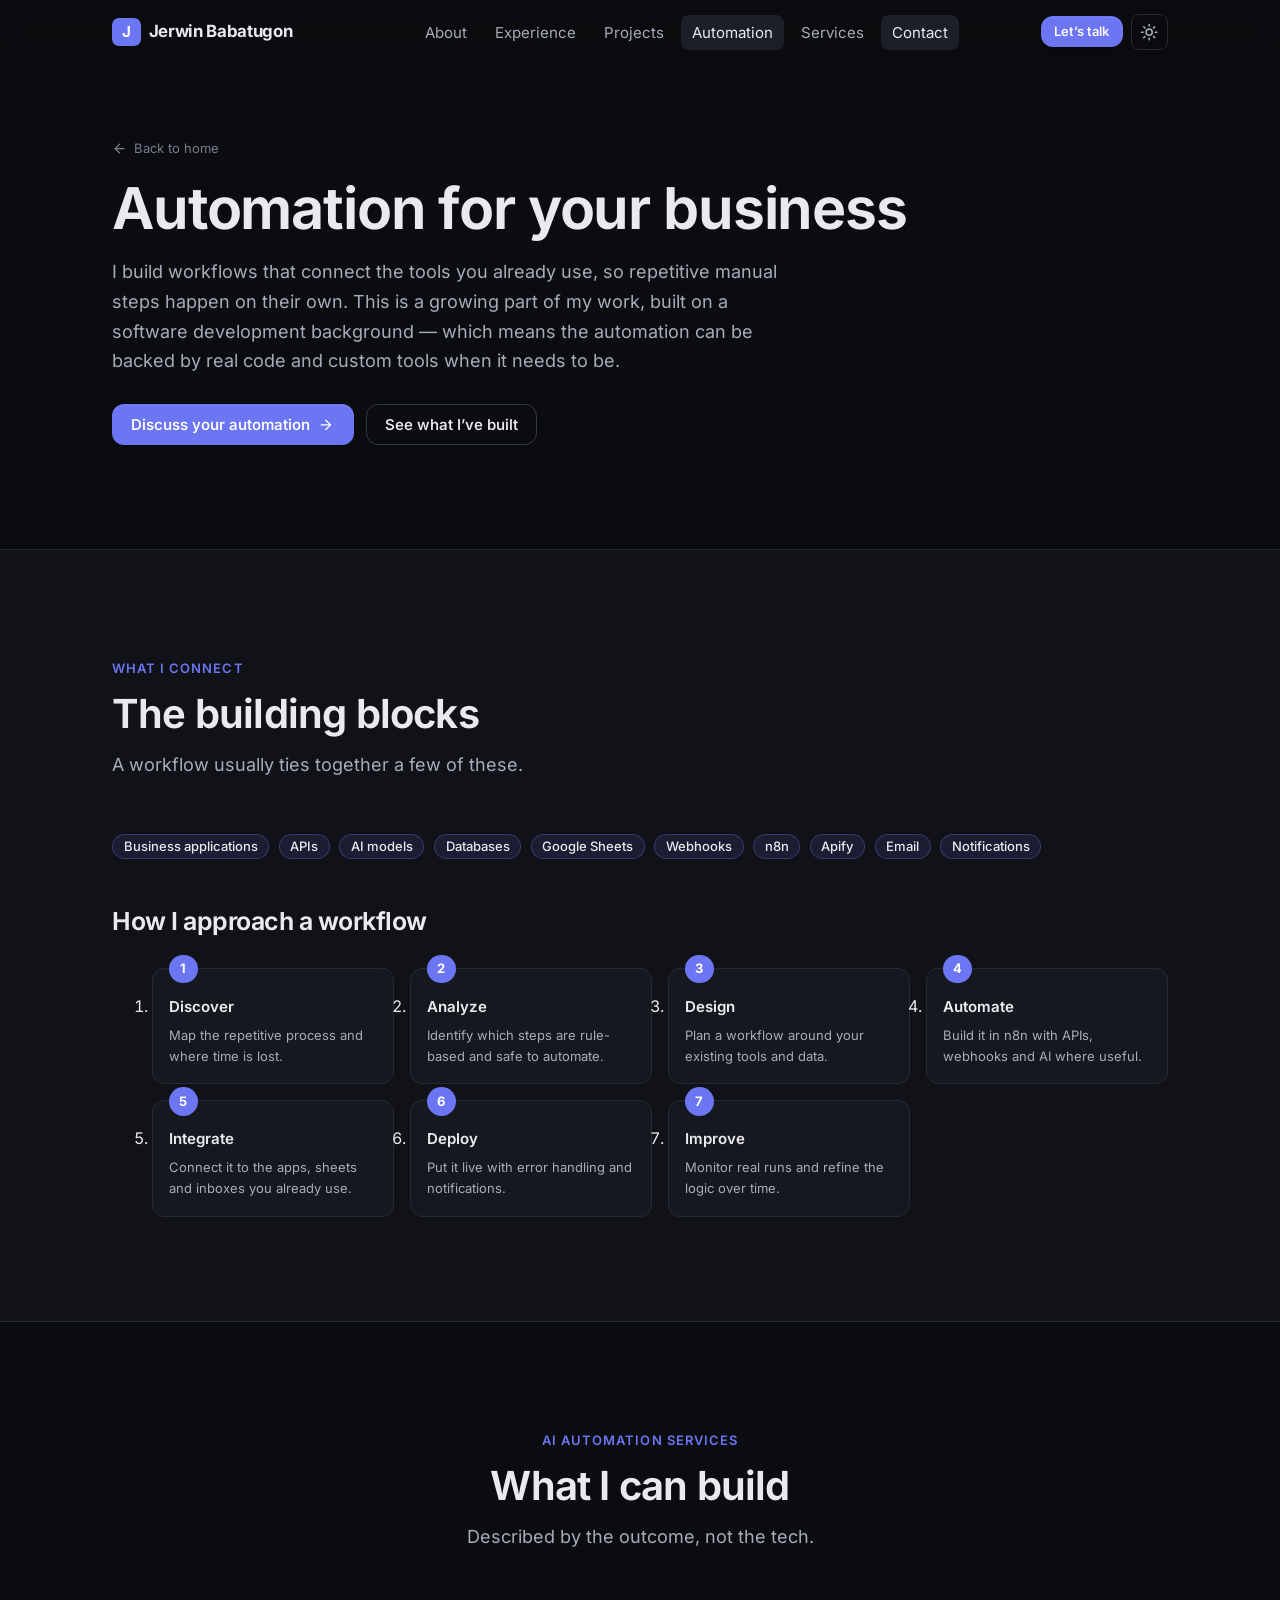
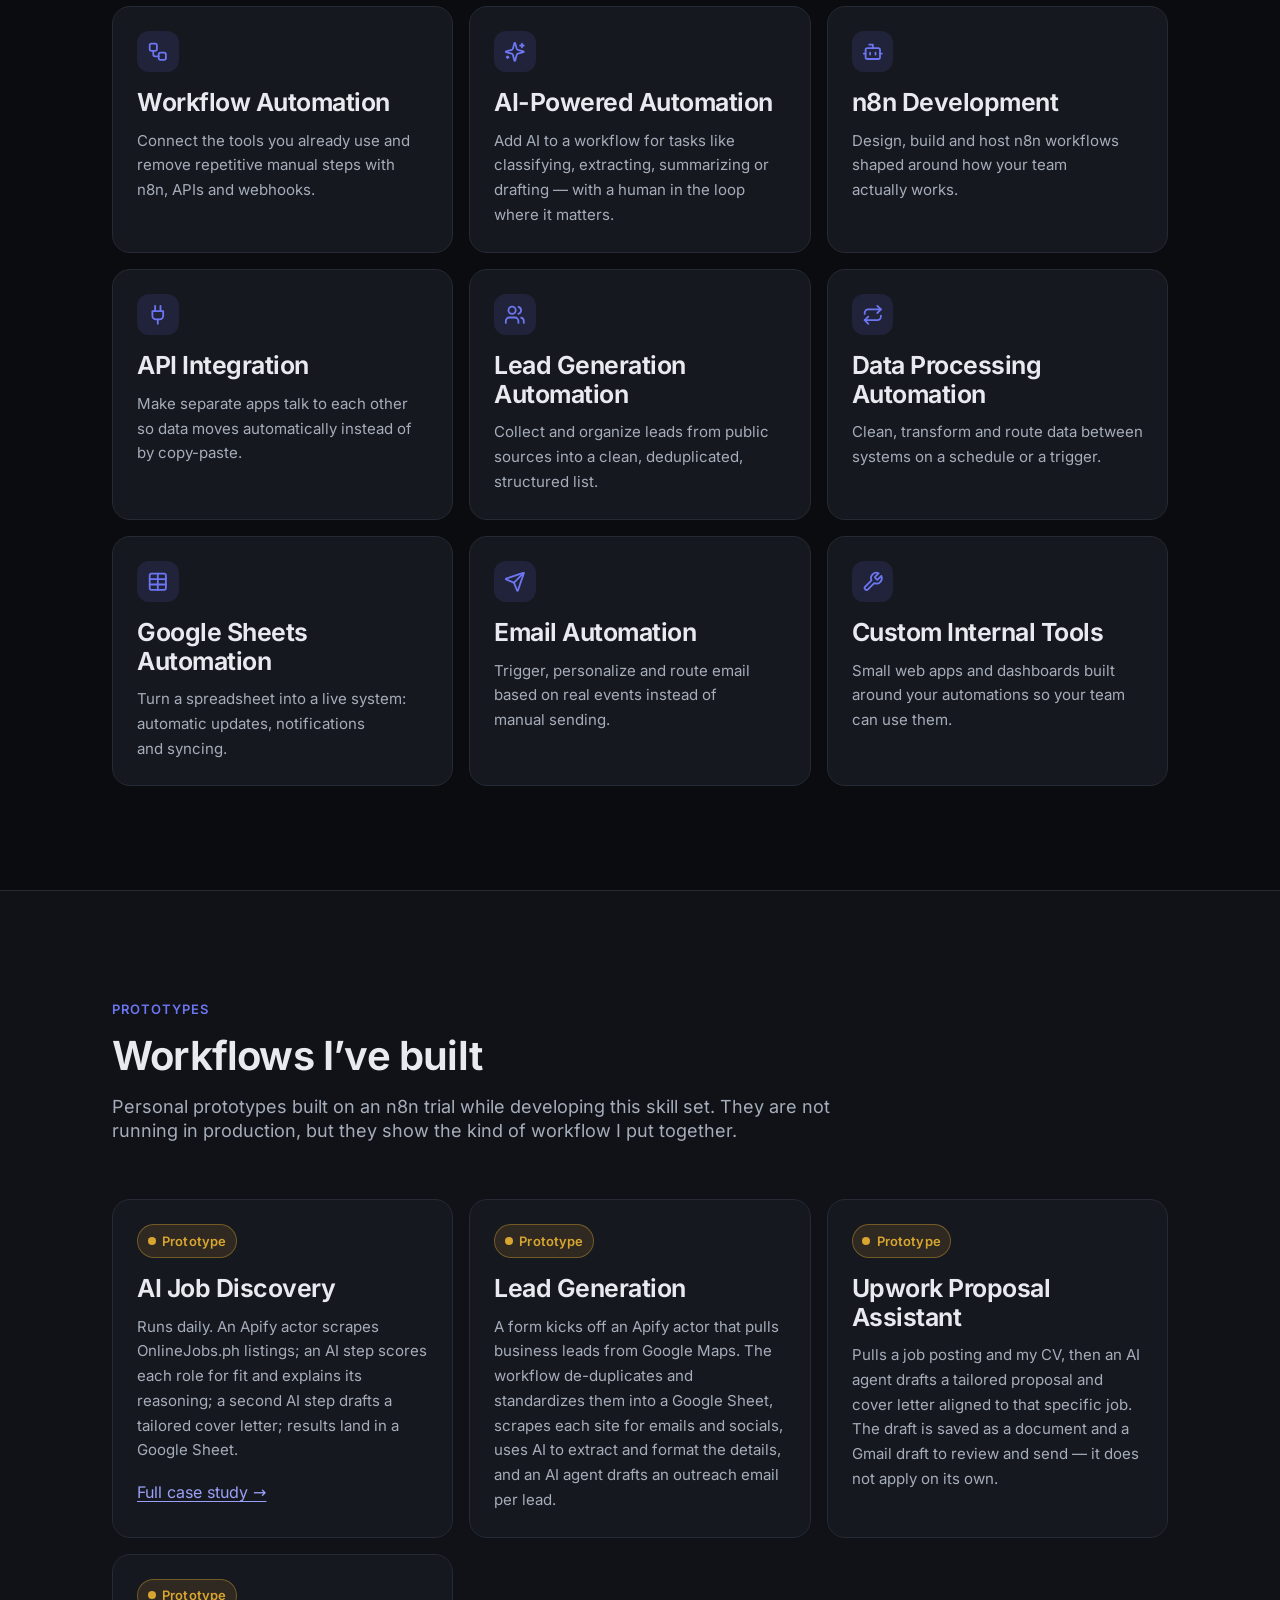
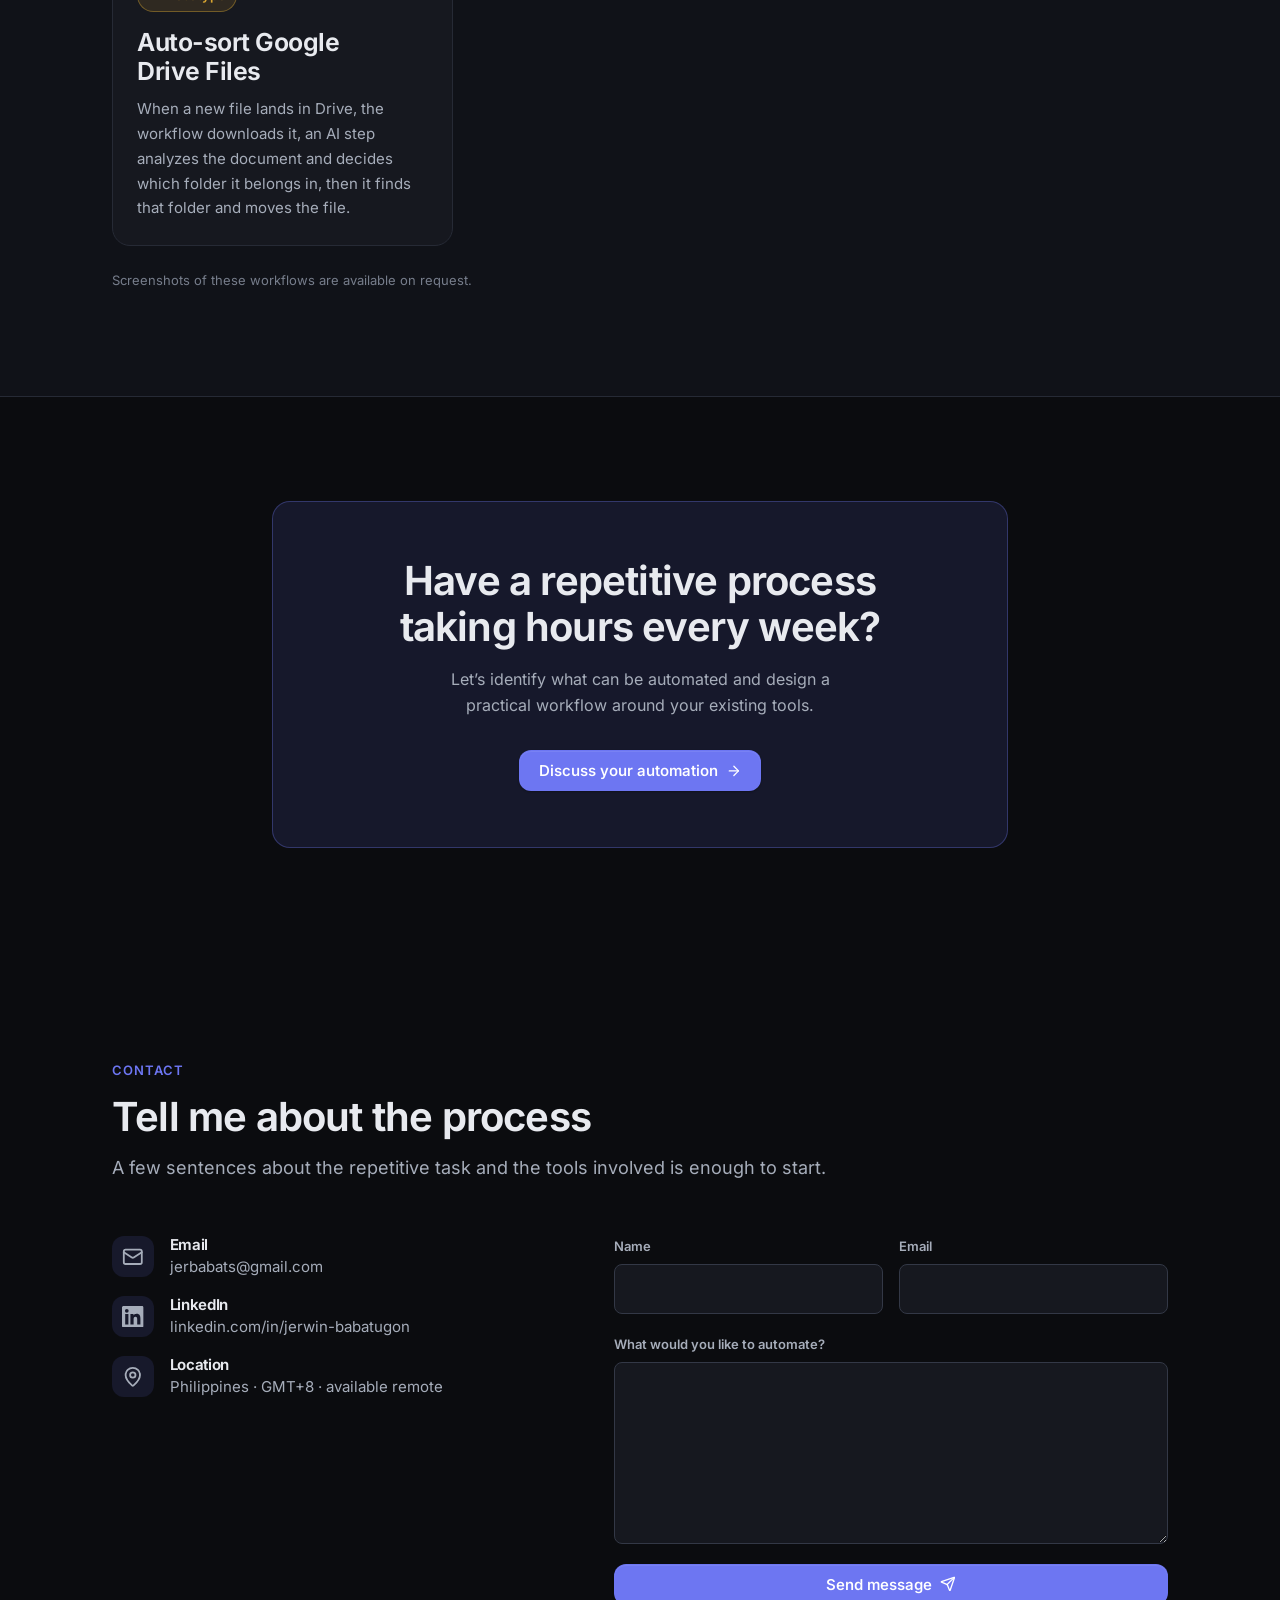
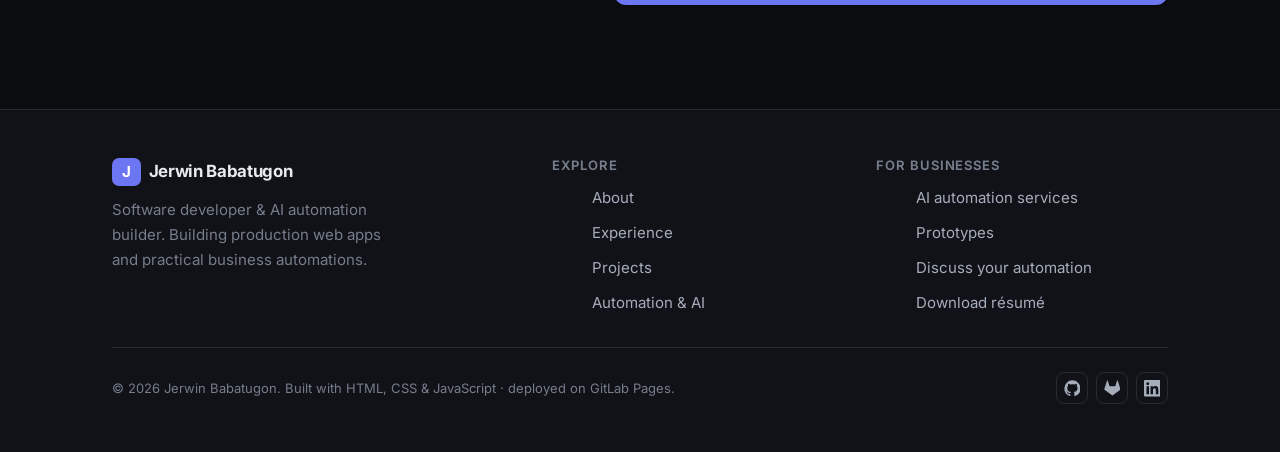
==== public/automation/index.html @ 0d2a0837 "Rebuild portfolio: Software Developer & AI Automation Builder Full modernization of the static GitLa" ====
<!DOCTYPE html>
<html lang="en" data-theme="dark">
<head>
  <meta charset="utf-8">
  <meta name="viewport" content="width=device-width, initial-scale=1">

  <title>AI Automation &amp; n8n Development — Jerwin Babatugon</title>
  <meta name="description" content="Practical business automation with n8n, APIs, webhooks and AI. Jerwin Babatugon connects the tools you already use to remove repetitive manual work — lead generation, data processing, Google Sheets, email and custom internal tools.">
  <meta name="author" content="Jerwin Babatugon">
  <link rel="canonical" href="https://zymith1234.gitlab.io/jerwin-full-stack-dev/automation/">

  <meta name="theme-color" content="#0b0c0f">
  <meta name="color-scheme" content="dark light">

  <meta property="og:type" content="website">
  <meta property="og:site_name" content="Jerwin Babatugon">
  <meta property="og:title" content="AI Automation &amp; n8n Development — Jerwin Babatugon">
  <meta property="og:description" content="Practical business automation with n8n, APIs, webhooks and AI — built around the tools you already use.">
  <meta property="og:url" content="https://zymith1234.gitlab.io/jerwin-full-stack-dev/automation/">
  <meta property="og:image" content="https://zymith1234.gitlab.io/jerwin-full-stack-dev/assets/img/og-image.jpg">
  <meta property="og:image:width" content="1200">
  <meta property="og:image:height" content="630">
  <meta name="twitter:card" content="summary_large_image">
  <meta name="twitter:image" content="https://zymith1234.gitlab.io/jerwin-full-stack-dev/assets/img/og-image.jpg">

  <link rel="icon" href="../assets/img/favicon.svg" type="image/svg+xml">
  <link rel="icon" href="../assets/img/favicon-32.png" sizes="32x32">
  <link rel="apple-touch-icon" href="../assets/img/apple-touch-icon.png">
  <link rel="manifest" href="../site.webmanifest">

  <link rel="preload" href="../assets/fonts/inter-variable.woff2" as="font" type="font/woff2" crossorigin>
  <link rel="stylesheet" href="../assets/css/styles.css">

  <script>
    document.documentElement.classList.add('js');
      try {
      var t = localStorage.getItem('theme');
      document.documentElement.setAttribute('data-theme', (t === 'light' || t === 'dark') ? t : 'dark');
    } catch (e) { document.documentElement.setAttribute('data-theme', 'dark'); }
  </script>

  <script type="application/ld+json">
  {
    "@context": "https://schema.org",
    "@type": "Service",
    "name": "AI Automation & n8n Development",
    "serviceType": "Business workflow automation",
    "provider": {
      "@type": "Person",
      "name": "Jerwin Babatugon",
      "url": "https://zymith1234.gitlab.io/jerwin-full-stack-dev/"
    },
    "areaServed": "Remote / worldwide",
    "description": "Practical automation with n8n, APIs, webhooks and AI: workflow automation, API integration, lead generation, data processing, Google Sheets automation, email automation and custom internal tools."
  }
  </script>
</head>
<body>
  <a class="skip-link" href="#main">Skip to content</a>

  <header class="site-header" id="site-header">
    <div class="container site-header__inner">
      <a class="brand" href="../" aria-label="Jerwin Babatugon — home">
        <span class="brand__mark" aria-hidden="true">J</span>
        <span>Jerwin&nbsp;Babatugon</span>
      </a>

      <nav class="nav" id="primary-nav" aria-label="Primary">
        <ul class="nav__list">
          <li><a class="nav__link" href="../#about">About</a></li>
          <li><a class="nav__link" href="../#experience">Experience</a></li>
          <li><a class="nav__link" href="../#projects">Projects</a></li>
          <li><a class="nav__link" href="./" aria-current="true">Automation</a></li>
          <li><a class="nav__link" href="#services">Services</a></li>
          <li><a class="nav__link" href="#contact">Contact</a></li>
        </ul>
        <a class="btn btn--primary btn--sm nav__cta-mobile" href="#contact">Let&rsquo;s talk</a>
      </nav>

      <div class="header-actions">
        <a class="btn btn--primary btn--sm nav__cta-desktop" href="#contact">Let&rsquo;s talk</a>
        <button class="theme-toggle" id="theme-toggle" type="button" aria-label="Switch color theme" aria-pressed="false">
          <svg class="icon icon-moon" aria-hidden="true"><use href="../assets/img/icons.svg#i-moon"></use></svg>
          <svg class="icon icon-sun" aria-hidden="true"><use href="../assets/img/icons.svg#i-sun"></use></svg>
        </button>
        <button class="nav-toggle" id="nav-toggle" type="button" aria-label="Open menu" aria-expanded="false" aria-controls="primary-nav">
          <svg class="icon" aria-hidden="true"><use href="../assets/img/icons.svg#i-menu"></use></svg>
        </button>
      </div>
    </div>
  </header>

  <main id="main">
    <section class="subhero">
      <div class="container">
        <a class="subhero__back" href="../">
          <svg class="icon" aria-hidden="true"><use href="../assets/img/icons.svg#i-arrow-left"></use></svg> Back to home
        </a>
        <h1 class="subhero__title">Automation for your business</h1>
        <p class="subhero__lead">
          I build workflows that connect the tools you already use, so repetitive manual
          steps happen on their own. This is a growing part of my work, built on a
          software development background &mdash; which means the automation can be backed
          by real code and custom tools when it needs to be.
        </p>
        <div class="hero__cta" style="margin-top:1.75rem">
          <a class="btn btn--primary" href="#contact">
            Discuss your automation
            <svg class="icon btn__icon" aria-hidden="true"><use href="../assets/img/icons.svg#i-arrow-right"></use></svg>
          </a>
          <a class="btn btn--secondary" href="#prototypes">See what I&rsquo;ve built</a>
        </div>
      </div>
    </section>

    <section class="section section--tint section--border">
      <div class="container">
        <div class="section__head">
          <span class="section__eyebrow">What I connect</span>
          <h2 class="section__title">The building blocks</h2>
          <p class="section__subtitle">A workflow usually ties together a few of these.</p>
        </div>
        <div class="chip-set connects">
          <span class="chip chip--accent">Business applications</span>
          <span class="chip chip--accent">APIs</span>
          <span class="chip chip--accent">AI models</span>
          <span class="chip chip--accent">Databases</span>
          <span class="chip chip--accent">Google Sheets</span>
          <span class="chip chip--accent">Webhooks</span>
          <span class="chip chip--accent">n8n</span>
          <span class="chip chip--accent">Apify</span>
          <span class="chip chip--accent">Email</span>
          <span class="chip chip--accent">Notifications</span>
        </div>

        <h3 class="section__title" style="font-size:var(--fs-h3);margin:3rem 0 2rem">How I approach a workflow</h3>
        <ol class="stepper">
          <li class="step"><p class="step__name">Discover</p><p class="step__text">Map the repetitive process and where time is lost.</p></li>
          <li class="step"><p class="step__name">Analyze</p><p class="step__text">Identify which steps are rule-based and safe to automate.</p></li>
          <li class="step"><p class="step__name">Design</p><p class="step__text">Plan a workflow around your existing tools and data.</p></li>
          <li class="step"><p class="step__name">Automate</p><p class="step__text">Build it in n8n with APIs, webhooks and AI where useful.</p></li>
          <li class="step"><p class="step__name">Integrate</p><p class="step__text">Connect it to the apps, sheets and inboxes you already use.</p></li>
          <li class="step"><p class="step__name">Deploy</p><p class="step__text">Put it live with error handling and notifications.</p></li>
          <li class="step"><p class="step__name">Improve</p><p class="step__text">Monitor real runs and refine the logic over time.</p></li>
        </ol>
      </div>
    </section>

    <section class="section services" id="services">
      <div class="container">
        <div class="section__head section__head--center">
          <span class="section__eyebrow">AI Automation Services</span>
          <h2 class="section__title">What I can build</h2>
          <p class="section__subtitle">Described by the outcome, not the tech.</p>
        </div>
        <div class="services__grid">
          <div class="card reveal"><span class="card__icon"><svg class="icon" aria-hidden="true"><use href="../assets/img/icons.svg#i-workflow"></use></svg></span><h3 class="card__title">Workflow Automation</h3><p class="card__text">Connect the tools you already use and remove repetitive manual steps with n8n, APIs and webhooks.</p></div>
          <div class="card reveal"><span class="card__icon"><svg class="icon" aria-hidden="true"><use href="../assets/img/icons.svg#i-sparkles"></use></svg></span><h3 class="card__title">AI-Powered Automation</h3><p class="card__text">Add AI to a workflow for tasks like classifying, extracting, summarizing or drafting &mdash; with a human in the loop where it matters.</p></div>
          <div class="card reveal"><span class="card__icon"><svg class="icon" aria-hidden="true"><use href="../assets/img/icons.svg#i-bot"></use></svg></span><h3 class="card__title">n8n Development</h3><p class="card__text">Design, build and host n8n workflows shaped around how your team actually works.</p></div>
          <div class="card reveal"><span class="card__icon"><svg class="icon" aria-hidden="true"><use href="../assets/img/icons.svg#i-plug"></use></svg></span><h3 class="card__title">API Integration</h3><p class="card__text">Make separate apps talk to each other so data moves automatically instead of by copy-paste.</p></div>
          <div class="card reveal"><span class="card__icon"><svg class="icon" aria-hidden="true"><use href="../assets/img/icons.svg#i-users"></use></svg></span><h3 class="card__title">Lead Generation Automation</h3><p class="card__text">Collect and organize leads from public sources into a clean, deduplicated, structured list.</p></div>
          <div class="card reveal"><span class="card__icon"><svg class="icon" aria-hidden="true"><use href="../assets/img/icons.svg#i-repeat"></use></svg></span><h3 class="card__title">Data Processing Automation</h3><p class="card__text">Clean, transform and route data between systems on a schedule or a trigger.</p></div>
          <div class="card reveal"><span class="card__icon"><svg class="icon" aria-hidden="true"><use href="../assets/img/icons.svg#i-table"></use></svg></span><h3 class="card__title">Google Sheets Automation</h3><p class="card__text">Turn a spreadsheet into a live system: automatic updates, notifications and syncing.</p></div>
          <div class="card reveal"><span class="card__icon"><svg class="icon" aria-hidden="true"><use href="../assets/img/icons.svg#i-send"></use></svg></span><h3 class="card__title">Email Automation</h3><p class="card__text">Trigger, personalize and route email based on real events instead of manual sending.</p></div>
          <div class="card reveal"><span class="card__icon"><svg class="icon" aria-hidden="true"><use href="../assets/img/icons.svg#i-wrench"></use></svg></span><h3 class="card__title">Custom Internal Tools</h3><p class="card__text">Small web apps and dashboards built around your automations so your team can use them.</p></div>
        </div>
      </div>
    </section>

    <section class="section section--tint section--border" id="prototypes">
      <div class="container">
        <div class="section__head">
          <span class="section__eyebrow">Prototypes</span>
          <h2 class="section__title">Workflows I&rsquo;ve built</h2>
          <p class="section__subtitle">
            Personal prototypes built on an n8n trial while developing this skill set.
            They are not running in production, but they show the kind of workflow I put together.
          </p>
        </div>

        <div class="services__grid">
          <article class="card reveal">
            <span class="badge badge--dev">Prototype</span>
            <h3 class="card__title" style="margin-top:1rem">AI Job Discovery</h3>
            <p class="card__text">
              Runs daily. An Apify actor scrapes OnlineJobs.ph listings; an AI step scores
              each role for fit and explains its reasoning; a second AI step drafts a
              tailored cover letter; results land in a Google Sheet.
            </p>
            <p style="margin-top:1rem"><a class="inline-link" href="../projects/job-discovery-automation/">Full case study &rarr;</a></p>
          </article>

          <article class="card reveal">
            <span class="badge badge--dev">Prototype</span>
            <h3 class="card__title" style="margin-top:1rem">Lead Generation</h3>
            <p class="card__text">
              A form kicks off an Apify actor that pulls business leads from Google Maps.
              The workflow de-duplicates and standardizes them into a Google Sheet, scrapes
              each site for emails and socials, uses AI to extract and format the details,
              and an AI agent drafts an outreach email per lead.
            </p>
          </article>

          <article class="card reveal">
            <span class="badge badge--dev">Prototype</span>
            <h3 class="card__title" style="margin-top:1rem">Upwork Proposal Assistant</h3>
            <p class="card__text">
              Pulls a job posting and my CV, then an AI agent drafts a tailored proposal
              and cover letter aligned to that specific job. The draft is saved as a
              document and a Gmail draft to review and send &mdash; it does not apply on its own.
            </p>
          </article>

          <article class="card reveal">
            <span class="badge badge--dev">Prototype</span>
            <h3 class="card__title" style="margin-top:1rem">Auto-sort Google Drive Files</h3>
            <p class="card__text">
              When a new file lands in Drive, the workflow downloads it, an AI step analyzes
              the document and decides which folder it belongs in, then it finds that folder
              and moves the file.
            </p>
          </article>
        </div>
        <p class="skill-note" style="margin-top:1.5rem">Screenshots of these workflows are available on request.</p>
      </div>
    </section>

    <section class="section cta-band">
      <div class="container">
        <div class="cta-band__inner reveal">
          <h2 class="cta-band__title">Have a repetitive process taking hours every week?</h2>
          <p class="cta-band__text">Let&rsquo;s identify what can be automated and design a practical workflow around your existing tools.</p>
          <a class="btn btn--primary" href="#contact">
            Discuss your automation
            <svg class="icon btn__icon" aria-hidden="true"><use href="../assets/img/icons.svg#i-arrow-right"></use></svg>
          </a>
        </div>
      </div>
    </section>

    <section class="section contact" id="contact">
      <div class="container">
        <div class="section__head">
          <span class="section__eyebrow">Contact</span>
          <h2 class="section__title">Tell me about the process</h2>
          <p class="section__subtitle">A few sentences about the repetitive task and the tools involved is enough to start.</p>
        </div>
        <div class="contact__grid">
          <div class="contact__methods">
            <div class="contact__method">
              <span class="card__icon"><svg class="icon" aria-hidden="true"><use href="../assets/img/icons.svg#i-mail"></use></svg></span>
              <div><h3>Email</h3><a href="mailto:jerbabats@gmail.com">jerbabats@gmail.com</a></div>
            </div>
            <div class="contact__method">
              <span class="card__icon"><svg class="icon" aria-hidden="true"><use href="../assets/img/icons.svg#i-linkedin"></use></svg></span>
              <div><h3>LinkedIn</h3><a href="https://www.linkedin.com/in/jerwin-babatugon" target="_blank" rel="noopener">linkedin.com/in/jerwin-babatugon</a></div>
            </div>
            <div class="contact__method">
              <span class="card__icon"><svg class="icon" aria-hidden="true"><use href="../assets/img/icons.svg#i-map-pin"></use></svg></span>
              <div><h3>Location</h3><span>Philippines &middot; GMT+8 &middot; available remote</span></div>
            </div>
          </div>

          <form class="contact__form" id="contact-form" action="https://api.web3forms.com/submit" method="POST" novalidate>
            <input type="hidden" name="access_key" value="b6e905a8-07f4-4fa0-b4d9-898ad67b7eb2">
            <input type="hidden" name="subject" value="Automation inquiry from portfolio">
            <input type="hidden" name="from_name" value="Portfolio automation page">
            <div class="hp-field" aria-hidden="true">
              <label>Leave this field empty<input type="text" name="botcheck" tabindex="-1" autocomplete="off"></label>
            </div>
            <div class="form-row form-row--2">
              <div class="field">
                <label class="field__label" for="cf-name">Name</label>
                <input class="field__input" id="cf-name" name="name" type="text" autocomplete="name" required aria-describedby="cf-name-err">
                <span class="field__error" id="cf-name-err" aria-live="polite"></span>
              </div>
              <div class="field">
                <label class="field__label" for="cf-email">Email</label>
                <input class="field__input" id="cf-email" name="email" type="email" autocomplete="email" required aria-describedby="cf-email-err">
                <span class="field__error" id="cf-email-err" aria-live="polite"></span>
              </div>
            </div>
            <div class="field">
              <label class="field__label" for="cf-msg">What would you like to automate?</label>
              <textarea class="field__input" id="cf-msg" name="message" rows="6" required aria-describedby="cf-msg-err"></textarea>
              <span class="field__error" id="cf-msg-err" aria-live="polite"></span>
            </div>
            <button class="btn btn--primary btn--block" type="submit" id="cf-submit">
              Send message
              <svg class="icon btn__icon" aria-hidden="true"><use href="../assets/img/icons.svg#i-send"></use></svg>
            </button>
            <p class="form-status" id="cf-status" role="status" hidden></p>
          </form>
        </div>
      </div>
    </section>
  </main>

  <footer class="site-footer">
    <div class="container">
      <div class="site-footer__grid">
        <div class="site-footer__brand">
          <a class="brand" href="../"><span class="brand__mark" aria-hidden="true">J</span><span>Jerwin&nbsp;Babatugon</span></a>
          <p>Software developer &amp; AI automation builder. Building production web apps and practical business automations.</p>
        </div>
        <div>
          <h4>Explore</h4>
          <ul class="site-footer__links">
            <li><a href="../#about">About</a></li>
            <li><a href="../#experience">Experience</a></li>
            <li><a href="../#projects">Projects</a></li>
            <li><a href="../#automation">Automation &amp; AI</a></li>
          </ul>
        </div>
        <div>
          <h4>For businesses</h4>
          <ul class="site-footer__links">
            <li><a href="#services">AI automation services</a></li>
            <li><a href="#prototypes">Prototypes</a></li>
            <li><a href="#contact">Discuss your automation</a></li>
            <li><a href="../assets/cv/Jerwin-Babatugon-CV.pdf" target="_blank" rel="noopener">Download résumé</a></li>
          </ul>
        </div>
      </div>
      <div class="site-footer__bottom">
        <p>&copy; <span id="year">2026</span> Jerwin Babatugon. Built with HTML, CSS &amp; JavaScript &middot; deployed on GitLab Pages.</p>
        <div class="site-footer__socials">
          <a href="https://github.com/zymith123" target="_blank" rel="noopener" aria-label="GitHub"><svg class="icon" aria-hidden="true"><use href="../assets/img/icons.svg#i-github"></use></svg></a>
          <a href="https://gitlab.com/zymith1234" target="_blank" rel="noopener" aria-label="GitLab"><svg class="icon" aria-hidden="true"><use href="../assets/img/icons.svg#i-gitlab"></use></svg></a>
          <a href="https://www.linkedin.com/in/jerwin-babatugon" target="_blank" rel="noopener" aria-label="LinkedIn"><svg class="icon" aria-hidden="true"><use href="../assets/img/icons.svg#i-linkedin"></use></svg></a>
        </div>
      </div>
    </div>
  </footer>

  <script src="../assets/js/main.js" defer></script>
</body>
</html>
---- public/assets/css/styles.css ----
/* =============================================================================
   Jerwin Babatugon — Portfolio
   Single stylesheet. Layers: reset → tokens → base → layout → components →
   sections → utilities → motion/print.
   ========================================================================== */

/* ============================ 0. FONT =================================== */
/* Inter (variable, Latin subset) — SIL Open Font License 1.1. See assets/fonts/OFL.txt */
@font-face {
  font-family: "Inter";
  font-style: normal;
  font-display: swap;
  font-weight: 100 900;
  src: url("../fonts/inter-variable.woff2") format("woff2");
}

/* ============================ 1. RESET ==================================== */
*, *::before, *::after { box-sizing: border-box; }
* { margin: 0; }
html { -webkit-text-size-adjust: 100%; text-size-adjust: 100%; }
body { -webkit-font-smoothing: antialiased; -moz-osx-font-smoothing: grayscale; }
img, picture, svg, video, canvas { display: block; max-width: 100%; height: auto; }
input, button, textarea, select { font: inherit; color: inherit; }
button { background: none; border: 0; cursor: pointer; }
a { color: inherit; text-decoration: none; }
ul[role="list"], ol[role="list"] { list-style: none; padding: 0; }
:target { scroll-margin-top: calc(var(--header-h) + 1.5rem); }

/* ============================ 2. TOKENS ================================== */
:root {
  color-scheme: dark light;

  /* neutrals — dark baseline */
  --bg:            #0b0c0f;
  --bg-subtle:     #101218;
  --surface:       #16181f;
  --surface-2:     #1c1f28;
  --border:        #262a35;
  --border-strong: #333846;

  --text:       #e8eaef;
  --text-muted: #a6adba;
  --text-faint: #767d8b;

  --link:        #9aa0f7;
  --link-hover:  #b9bdfa;

  /* accent — Iris indigo */
  --accent:          #6d76f2;
  --accent-hover:    #838bf5;
  --accent-press:    #5b63e0;
  --accent-contrast: #ffffff;
  --accent-subtle:   rgba(109, 118, 242, 0.12);
  --accent-line:     rgba(109, 118, 242, 0.32);
  --focus-ring:      rgba(131, 139, 245, 0.60);

  /* status */
  --ok:       #46b06a;
  --dev:      #d8a531;
  --dev-bg:   rgba(216, 165, 49, 0.13);
  --info:     #5aa2f2;

  /* typography */
  --font-sans: "Inter", "Inter var", system-ui, -apple-system, "Segoe UI",
               Roboto, "Helvetica Neue", Arial, sans-serif;
  --font-mono: ui-monospace, SFMono-Regular, "SF Mono", Menlo, Consolas,
               "Liberation Mono", monospace;

  --fs-hero: clamp(2.35rem, 1.7rem + 3vw, 3.6rem);
  --fs-h2:   clamp(1.8rem, 1.45rem + 1.7vw, 2.5rem);
  --fs-h3:   clamp(1.3rem, 1.18rem + 0.6vw, 1.55rem);
  --fs-lg:   1.125rem;
  --fs-base: 1rem;
  --fs-sm:   0.9375rem;
  --fs-xs:   0.8125rem;

  --lh-tight: 1.15;
  --lh-snug:  1.35;
  --lh-body:  1.65;
  --tracking-tight: -0.02em;

  /* spacing — 4pt base */
  --s-1: 0.25rem; --s-2: 0.5rem;  --s-3: 0.75rem; --s-4: 1rem;
  --s-5: 1.5rem;  --s-6: 2rem;    --s-7: 3rem;    --s-8: 4rem;
  --s-9: 6rem;    --s-10: 8rem;

  /* shape */
  --radius-sm: 8px;
  --radius:    12px;
  --radius-lg: 18px;
  --radius-pill: 999px;

  /* elevation */
  --shadow-sm: 0 1px 2px rgba(0, 0, 0, 0.30);
  --shadow-md: 0 10px 30px -12px rgba(0, 0, 0, 0.50);
  --shadow-lg: 0 24px 60px -20px rgba(0, 0, 0, 0.55);

  /* layout */
  --container: 1120px;
  --container-narrow: 780px;
  --header-h: 64px;
  --section-y: clamp(3.5rem, 2rem + 7vw, 6.5rem);

  --transition: 180ms ease;

  --z-header: 100;
  --z-menu:   200;
  --z-skip:   300;
}

/* light theme — explicit choice */
:root[data-theme="light"] {
  --bg:            #ffffff;
  --bg-subtle:     #f6f7f9;
  --surface:       #ffffff;
  --surface-2:     #f1f3f6;
  --border:        #e3e6eb;
  --border-strong: #d0d5dd;

  --text:       #1a1d24;
  --text-muted: #515863;
  --text-faint: #7b828d;

  --link:       #4a42d4;
  --link-hover: #372fc0;

  --accent:        #4f47d6;
  --accent-hover:  #423ac7;
  --accent-press:  #372fb4;
  --accent-subtle: rgba(79, 71, 214, 0.10);
  --accent-line:   rgba(79, 71, 214, 0.28);
  --focus-ring:    rgba(79, 71, 214, 0.55);

  --dev:    #9a6b12;
  --dev-bg: rgba(216, 165, 49, 0.16);

  --shadow-sm: 0 1px 2px rgba(20, 23, 31, 0.08);
  --shadow-md: 0 10px 30px -14px rgba(20, 23, 31, 0.18);
  --shadow-lg: 0 24px 60px -24px rgba(20, 23, 31, 0.20);
}

/* light theme — system default (only when user hasn't forced dark) */
@media (prefers-color-scheme: light) {
  :root:not([data-theme="dark"]) {
    --bg:            #ffffff;
    --bg-subtle:     #f6f7f9;
    --surface:       #ffffff;
    --surface-2:     #f1f3f6;
    --border:        #e3e6eb;
    --border-strong: #d0d5dd;

    --text:       #1a1d24;
    --text-muted: #515863;
    --text-faint: #7b828d;

    --link:       #4a42d4;
    --link-hover: #372fc0;

    --accent:        #4f47d6;
    --accent-hover:  #423ac7;
    --accent-press:  #372fb4;
    --accent-subtle: rgba(79, 71, 214, 0.10);
    --accent-line:   rgba(79, 71, 214, 0.28);
    --focus-ring:    rgba(79, 71, 214, 0.55);

    --dev:    #9a6b12;
    --dev-bg: rgba(216, 165, 49, 0.16);

    --shadow-sm: 0 1px 2px rgba(20, 23, 31, 0.08);
    --shadow-md: 0 10px 30px -14px rgba(20, 23, 31, 0.18);
    --shadow-lg: 0 24px 60px -24px rgba(20, 23, 31, 0.20);
  }
}

/* ============================ 3. BASE =================================== */
html { scroll-behavior: smooth; }
@media (prefers-reduced-motion: reduce) { html { scroll-behavior: auto; } }

body {
  background-color: var(--bg);
  color: var(--text);
  font-family: var(--font-sans);
  font-size: var(--fs-base);
  line-height: var(--lh-body);
  font-feature-settings: "cv05" 1, "cv08" 1, "ss03" 1;
  overflow-x: hidden;
}

h1, h2, h3, h4 {
  color: var(--text);
  line-height: var(--lh-tight);
  letter-spacing: var(--tracking-tight);
  font-weight: 650;
  text-wrap: balance;
}

p { text-wrap: pretty; }

a.inline-link {
  color: var(--link);
  text-decoration: underline;
  text-underline-offset: 3px;
  text-decoration-thickness: 1px;
  transition: color var(--transition);
}
a.inline-link:hover { color: var(--link-hover); }

::selection { background: var(--accent); color: var(--accent-contrast); }

/* icon system — <svg class="icon"><use href="assets/img/icons.svg#i-name"></use></svg> */
.icon {
  width: 1em; height: 1em;
  flex: none;
  fill: none;
  stroke: currentColor;
  stroke-width: 2;
  stroke-linecap: round;
  stroke-linejoin: round;
  vertical-align: middle;
}

:focus-visible {
  outline: 2px solid var(--accent);
  outline-offset: 2px;
  border-radius: 4px;
}

/* custom scrollbar (progressive) */
* { scrollbar-width: thin; scrollbar-color: var(--border-strong) transparent; }
*::-webkit-scrollbar { width: 10px; height: 10px; }
*::-webkit-scrollbar-thumb {
  background: var(--border-strong);
  border-radius: var(--radius-pill);
  border: 3px solid var(--bg);
}

/* ============================ 4. LAYOUT ================================= */
.container {
  width: 100%;
  max-width: var(--container);
  margin-inline: auto;
  padding-inline: clamp(1.1rem, 0.6rem + 2.5vw, 2rem);
}

.section { padding-block: var(--section-y); }
.section--tint { background: var(--bg-subtle); }
.section--border { border-block: 1px solid var(--border); }

.section__head {
  max-width: 46rem;
  margin-bottom: clamp(2rem, 1rem + 4vw, 3.5rem);
}
.section__head--center { margin-inline: auto; text-align: center; }

.section__eyebrow {
  display: inline-block;
  font-size: var(--fs-xs);
  font-weight: 600;
  letter-spacing: 0.08em;
  text-transform: uppercase;
  color: var(--accent);
  margin-bottom: var(--s-3);
}
.section__title { font-size: var(--fs-h2); }
.section__subtitle {
  margin-top: var(--s-4);
  font-size: var(--fs-lg);
  color: var(--text-muted);
  line-height: var(--lh-snug);
}

.grid { display: grid; gap: var(--s-5); }
.stack > * + * { margin-top: var(--s-4); }

/* ============================ 5. COMPONENTS ============================ */

/* --- buttons --- */
.btn {
  --_bg: var(--surface-2);
  --_fg: var(--text);
  --_bd: var(--border-strong);
  display: inline-flex;
  align-items: center;
  gap: var(--s-2);
  padding: 0.72rem 1.15rem;
  border-radius: var(--radius);
  border: 1px solid var(--_bd);
  background: var(--_bg);
  color: var(--_fg);
  font-size: var(--fs-sm);
  font-weight: 560;
  line-height: 1;
  white-space: nowrap;
  transition: transform var(--transition), background var(--transition),
              border-color var(--transition), box-shadow var(--transition);
}
.btn:hover { transform: translateY(-1px); }
.btn:active { transform: translateY(0); }
.btn .btn__icon { width: 1.05em; height: 1.05em; flex: none; }

.btn--primary {
  --_bg: var(--accent);
  --_fg: var(--accent-contrast);
  --_bd: transparent;
  box-shadow: 0 1px 0 rgba(255,255,255,0.08) inset, var(--shadow-sm);
}
.btn--primary:hover { --_bg: var(--accent-hover); }
.btn--primary:active { --_bg: var(--accent-press); }

.btn--secondary { --_bg: transparent; --_bd: var(--border-strong); }
.btn--secondary:hover { --_bd: var(--accent); background: var(--accent-subtle); }

.btn--ghost { --_bg: transparent; --_bd: transparent; padding-inline: 0.5rem; }
.btn--ghost:hover { color: var(--accent); }

.btn--sm { padding: 0.5rem 0.8rem; font-size: var(--fs-xs); }
.btn--block { width: 100%; justify-content: center; }

/* --- link row (social / resume) --- */
.link-row { display: flex; flex-wrap: wrap; gap: var(--s-2); align-items: center; }
.link-row a {
  display: inline-flex;
  align-items: center;
  gap: var(--s-2);
  padding: 0.45rem 0.7rem;
  border-radius: var(--radius-sm);
  border: 1px solid var(--border);
  font-size: var(--fs-xs);
  color: var(--text-muted);
  transition: color var(--transition), border-color var(--transition), background var(--transition);
}
.link-row a:hover { color: var(--text); border-color: var(--border-strong); background: var(--surface-2); }
.link-row svg { width: 1.05rem; height: 1.05rem; }

/* --- chips / tags --- */
.chip {
  display: inline-flex;
  align-items: center;
  gap: 0.4rem;
  padding: 0.34rem 0.66rem;
  border-radius: var(--radius-pill);
  border: 1px solid var(--border);
  background: var(--surface);
  color: var(--text-muted);
  font-size: var(--fs-xs);
  font-weight: 500;
  line-height: 1;
}
.chip--accent { border-color: var(--accent-line); color: var(--text); background: var(--accent-subtle); }

.chip-set { display: flex; flex-wrap: wrap; gap: 0.5rem; }

/* --- badge --- */
.badge {
  display: inline-flex;
  align-items: center;
  gap: 0.4rem;
  padding: 0.32rem 0.6rem;
  border-radius: var(--radius-pill);
  font-size: var(--fs-xs);
  font-weight: 600;
  letter-spacing: 0.01em;
}
.badge--dev { background: var(--dev-bg); color: var(--dev); border: 1px solid color-mix(in srgb, var(--dev) 40%, transparent); }
.badge--dev::before {
  content: ""; width: 0.5rem; height: 0.5rem; border-radius: 50%;
  background: var(--dev);
}

/* --- card --- */
.card {
  background: var(--surface);
  border: 1px solid var(--border);
  border-radius: var(--radius-lg);
  padding: var(--s-5);
  transition: border-color var(--transition), transform var(--transition), box-shadow var(--transition);
}
.card--link:hover {
  border-color: var(--border-strong);
  transform: translateY(-3px);
  box-shadow: var(--shadow-md);
}
.card__title { font-size: var(--fs-h3); margin-bottom: var(--s-3); }
.card__text { color: var(--text-muted); font-size: var(--fs-sm); }
.card__icon {
  display: grid; place-items: center;
  width: 2.6rem; height: 2.6rem;
  border-radius: var(--radius);
  background: var(--accent-subtle);
  color: var(--accent);
  margin-bottom: var(--s-4);
}
.card__icon svg { width: 1.35rem; height: 1.35rem; }

/* --- timeline --- */
.timeline { position: relative; display: grid; gap: var(--s-6); }
.timeline::before {
  content: "";
  position: absolute;
  left: 7px; top: 6px; bottom: 6px;
  width: 2px;
  background: var(--border);
}
.timeline__item { position: relative; padding-left: 2.25rem; }
.timeline__item::before {
  content: "";
  position: absolute;
  left: 0; top: 5px;
  width: 16px; height: 16px;
  border-radius: 50%;
  background: var(--surface);
  border: 2px solid var(--border-strong);
}
.timeline__item--current::before { background: var(--accent); border-color: var(--accent); }
.timeline__role { font-size: var(--fs-h3); }
.timeline__org { color: var(--text); font-weight: 560; }
.timeline__meta {
  display: flex; flex-wrap: wrap; gap: 0.35rem 0.9rem;
  color: var(--text-faint);
  font-size: var(--fs-xs);
  margin: 0.35rem 0 0.9rem;
}
.timeline__list { color: var(--text-muted); font-size: var(--fs-sm); padding-left: 1.1rem; }
.timeline__list li { margin-bottom: 0.4rem; }
.timeline__list li::marker { color: var(--text-faint); }
.timeline__tags { margin-top: var(--s-4); }

/* --- skills groups --- */
.skill-groups { display: grid; gap: var(--s-5); grid-template-columns: repeat(auto-fit, minmax(260px, 1fr)); }
.skill-group { background: var(--surface); border: 1px solid var(--border); border-radius: var(--radius-lg); padding: var(--s-5); }
.skill-group__label {
  display: flex; align-items: center; gap: var(--s-3);
  font-size: var(--fs-sm); font-weight: 620; color: var(--text);
  margin-bottom: var(--s-4);
}
.skill-group__label svg { width: 1.15rem; height: 1.15rem; color: var(--accent); }
.skill-note { margin-top: var(--s-5); color: var(--text-faint); font-size: var(--fs-xs); }

/* --- stepper (process) --- */
.stepper { display: grid; gap: var(--s-4); grid-template-columns: repeat(auto-fit, minmax(200px, 1fr)); counter-reset: step; }
.step {
  position: relative;
  padding: var(--s-5) var(--s-4) var(--s-4);
  border: 1px solid var(--border);
  border-radius: var(--radius);
  background: var(--surface);
}
.step::before {
  counter-increment: step;
  content: counter(step);
  position: absolute; top: -0.9rem; left: var(--s-4);
  display: grid; place-items: center;
  width: 1.8rem; height: 1.8rem;
  font-size: var(--fs-xs); font-weight: 700;
  color: var(--accent-contrast); background: var(--accent);
  border-radius: 50%;
}
.step__name { font-weight: 620; font-size: var(--fs-sm); margin-bottom: 0.3rem; }
.step__text { color: var(--text-muted); font-size: var(--fs-xs); }

/* --- pipeline (featured project) --- */
.pipeline { display: grid; gap: var(--s-3); }
.pipeline__row { display: flex; flex-wrap: wrap; gap: var(--s-2); align-items: center; }
.pipeline__node {
  display: inline-flex; align-items: center; gap: 0.45rem;
  padding: 0.5rem 0.8rem;
  border-radius: var(--radius-sm);
  border: 1px solid var(--border-strong);
  background: var(--surface);
  font-size: var(--fs-xs); font-weight: 550;
}
.pipeline__node--built { border-color: var(--accent); background: var(--accent-subtle); color: var(--text); }
.pipeline__node--planned { border-style: dashed; color: var(--text-faint); }
.pipeline__arrow { color: var(--text-faint); flex: none; }
.pipeline__legend { display: flex; gap: var(--s-4); flex-wrap: wrap; font-size: var(--fs-xs); color: var(--text-faint); margin-top: var(--s-3); }
.pipeline__legend span { display: inline-flex; align-items: center; gap: 0.4rem; }
.pipeline__swatch { width: 0.9rem; height: 0.9rem; border-radius: 3px; border: 1px solid var(--border-strong); }
.pipeline__swatch--built { background: var(--accent-subtle); border-color: var(--accent); }
.pipeline__swatch--planned { border-style: dashed; }

.status-cols { display: grid; gap: var(--s-4); grid-template-columns: repeat(auto-fit, minmax(220px, 1fr)); margin-top: var(--s-6); }
.status-col { border: 1px solid var(--border); border-radius: var(--radius); padding: var(--s-4); background: var(--surface); }
.status-col h4 { font-size: var(--fs-sm); margin-bottom: var(--s-3); display: flex; align-items: center; gap: 0.5rem; }
.status-col--built h4::before,
.status-col--progress h4::before,
.status-col--planned h4::before { content: ""; width: 0.6rem; height: 0.6rem; border-radius: 50%; }
.status-col--built h4::before { background: var(--ok); }
.status-col--progress h4::before { background: var(--dev); }
.status-col--planned h4::before { background: var(--text-faint); }
.status-col ul { list-style: none; display: grid; gap: 0.5rem; }
.status-col li { color: var(--text-muted); font-size: var(--fs-xs); padding-left: 1rem; position: relative; }
.status-col li::before { content: "–"; position: absolute; left: 0; color: var(--text-faint); }

/* --- gallery (scroll-snap, no JS lib) --- */
.gallery { position: relative; }
.gallery__track {
  display: flex; gap: var(--s-4);
  overflow-x: auto;
  scroll-snap-type: x mandatory;
  padding-bottom: var(--s-3);
  scrollbar-width: none;
}
.gallery__track::-webkit-scrollbar { display: none; }
.gallery__track > figure {
  flex: 0 0 min(100%, 640px);
  scroll-snap-align: start;
}
.gallery__track img {
  width: 100%; border-radius: var(--radius);
  border: 1px solid var(--border);
  background: var(--surface-2);
}
.gallery__track figcaption { margin-top: var(--s-2); font-size: var(--fs-xs); color: var(--text-faint); }
.gallery__nav { display: flex; gap: var(--s-2); margin-top: var(--s-3); }
.gallery__nav button {
  display: grid; place-items: center;
  width: 2.2rem; height: 2.2rem;
  border-radius: var(--radius-sm);
  border: 1px solid var(--border-strong);
  color: var(--text-muted);
  transition: color var(--transition), border-color var(--transition);
}
.gallery__nav button:hover { color: var(--text); border-color: var(--accent); }
.gallery__nav svg { width: 1.1rem; height: 1.1rem; }

/* --- form --- */
.field { display: grid; gap: 0.4rem; }
.field__label { font-size: var(--fs-xs); font-weight: 600; color: var(--text-muted); }
.field__input {
  width: 100%;
  padding: 0.7rem 0.85rem;
  border-radius: var(--radius-sm);
  border: 1px solid var(--border-strong);
  background: var(--surface);
  color: var(--text);
  transition: border-color var(--transition), box-shadow var(--transition);
}
.field__input::placeholder { color: var(--text-faint); }
.field__input:focus-visible {
  outline: none;
  border-color: var(--accent);
  box-shadow: 0 0 0 3px var(--focus-ring);
}
.field__input[aria-invalid="true"] { border-color: #d9534f; }
.field__error { font-size: var(--fs-xs); color: #e06b67; min-height: 1em; }
.form-row { display: grid; gap: var(--s-4); }
@media (min-width: 620px) { .form-row--2 { grid-template-columns: 1fr 1fr; } }
.form-status {
  font-size: var(--fs-sm);
  padding: 0.75rem 1rem;
  border-radius: var(--radius-sm);
  border: 1px solid var(--border);
}
.form-status[data-state="ok"] { color: var(--ok); border-color: color-mix(in srgb, var(--ok) 40%, transparent); background: color-mix(in srgb, var(--ok) 10%, transparent); }
.form-status[data-state="error"] { color: #e06b67; border-color: rgba(224,107,103,0.4); background: rgba(224,107,103,0.08); }
.hp-field { position: absolute; left: -9999px; width: 1px; height: 1px; overflow: hidden; }

/* ============================ 6. SITE CHROME ========================== */

.skip-link {
  position: fixed; top: 0.5rem; left: 0.5rem;
  z-index: var(--z-skip);
  padding: 0.6rem 1rem;
  background: var(--accent); color: var(--accent-contrast);
  border-radius: var(--radius-sm);
  transform: translateY(-160%);
  transition: transform var(--transition);
}
.skip-link:focus { transform: translateY(0); }

.site-header {
  position: sticky; top: 0;
  z-index: var(--z-header);
  background: color-mix(in srgb, var(--bg) 82%, transparent);
  backdrop-filter: blur(12px);
  -webkit-backdrop-filter: blur(12px);
  border-bottom: 1px solid transparent;
  transition: border-color var(--transition), background var(--transition);
}
.site-header[data-scrolled="true"] {
  border-bottom-color: var(--border);
  background: color-mix(in srgb, var(--bg) 92%, transparent);
}
.site-header__inner {
  height: var(--header-h);
  display: flex; align-items: center; justify-content: space-between;
  gap: var(--s-4);
}
.brand {
  font-weight: 700; font-size: 1.05rem; letter-spacing: -0.02em;
  display: inline-flex; align-items: center; gap: 0.5rem;
}
.brand__mark {
  display: grid; place-items: center;
  width: 1.8rem; height: 1.8rem;
  border-radius: 7px;
  background: var(--accent); color: var(--accent-contrast);
  font-size: 0.95rem;
}

.nav { display: flex; align-items: center; gap: var(--s-2); }
.nav__list { display: flex; align-items: center; gap: 0.35rem; list-style: none; }
.nav__link {
  padding: 0.5rem 0.7rem;
  border-radius: var(--radius-sm);
  font-size: var(--fs-sm);
  color: var(--text-muted);
  transition: color var(--transition), background var(--transition);
}
.nav__link:hover { color: var(--text); }
.nav__link[aria-current="true"] { color: var(--text); background: var(--surface-2); }

.header-actions { display: flex; align-items: center; gap: var(--s-2); }

.theme-toggle {
  display: grid; place-items: center;
  width: 2.3rem; height: 2.3rem;
  border-radius: var(--radius-sm);
  border: 1px solid var(--border);
  color: var(--text-muted);
  transition: color var(--transition), border-color var(--transition);
}
.theme-toggle:hover { color: var(--text); border-color: var(--border-strong); }
.theme-toggle svg { width: 1.15rem; height: 1.15rem; }
.theme-toggle .icon-sun { display: none; }
:root[data-theme="dark"] .theme-toggle .icon-sun { display: block; }
:root[data-theme="dark"] .theme-toggle .icon-moon { display: none; }
@media (prefers-color-scheme: dark) {
  :root:not([data-theme="light"]) .theme-toggle .icon-sun { display: block; }
  :root:not([data-theme="light"]) .theme-toggle .icon-moon { display: none; }
}

.nav-toggle { display: none; width: 2.3rem; height: 2.3rem; place-items: center; border: 1px solid var(--border); border-radius: var(--radius-sm); color: var(--text-muted); }
.nav-toggle svg { width: 1.3rem; height: 1.3rem; }

@media (max-width: 860px) {
  .nav-toggle { display: grid; }
  .nav {
    position: fixed;
    inset: var(--header-h) 0 auto 0;
    flex-direction: column;
    align-items: stretch;
    gap: var(--s-4);
    padding: var(--s-5);
    background: var(--bg);
    border-bottom: 1px solid var(--border);
    box-shadow: var(--shadow-lg);
    transform: translateY(-120%);
    transition: transform 220ms ease;
    z-index: var(--z-menu);
  }
  .nav[data-open="true"] { transform: translateY(0); }
  .nav__list { flex-direction: column; align-items: stretch; gap: 0.15rem; }
  .nav__link { padding: 0.8rem 0.7rem; font-size: var(--fs-base); }
  .nav .btn { justify-content: center; }
  .nav__cta-desktop { display: none; }
}
@media (min-width: 861px) {
  .nav__cta-mobile { display: none; }
}

/* ============================ 7. SECTIONS ============================= */

/* --- hero --- */
.hero { padding-block: clamp(3rem, 1.5rem + 8vw, 6.5rem) var(--section-y); position: relative; }
.hero::before {
  content: "";
  position: absolute; inset: 0;
  background:
    radial-gradient(60ch 40ch at 15% -10%, var(--accent-subtle), transparent 70%);
  pointer-events: none;
}
.hero__grid {
  position: relative;
  display: grid;
  gap: clamp(2rem, 1rem + 5vw, 4rem);
  align-items: center;
}
@media (min-width: 900px) {
  .hero__grid { grid-template-columns: 1.35fr 0.9fr; }
}
.hero__status {
  display: inline-flex; align-items: center; gap: 0.5rem;
  padding: 0.4rem 0.8rem;
  border-radius: var(--radius-pill);
  border: 1px solid var(--border);
  background: var(--surface);
  font-size: var(--fs-xs); color: var(--text-muted);
  margin-bottom: var(--s-5);
}
.hero__status::before {
  content: ""; width: 0.5rem; height: 0.5rem; border-radius: 50%;
  background: var(--ok);
  box-shadow: 0 0 0 3px color-mix(in srgb, var(--ok) 25%, transparent);
}
.hero__title { font-size: var(--fs-hero); font-weight: 680; }
.hero__title .accent { color: var(--accent); }
.hero__lead {
  margin-top: var(--s-5);
  font-size: var(--fs-lg);
  color: var(--text-muted);
  max-width: 40ch;
}
.hero__cta { display: flex; flex-wrap: wrap; gap: var(--s-3); margin-top: var(--s-6); }
.hero__links { margin-top: var(--s-6); }

.hero__portrait {
  position: relative;
  justify-self: center;
  width: min(320px, 80%);
  aspect-ratio: 4 / 5;
  border-radius: var(--radius-lg);
  overflow: hidden;
  border: 1px solid var(--border);
  box-shadow: var(--shadow-lg);
}
.hero__portrait img { width: 100%; height: 100%; object-fit: cover; }

/* --- about --- */
.about__grid { display: grid; gap: var(--s-6); }
@media (min-width: 820px) { .about__grid { grid-template-columns: 1.5fr 1fr; } }
.about__body p { color: var(--text-muted); }
.about__body p + p { margin-top: var(--s-4); }
.about__aside { display: grid; gap: var(--s-3); align-content: start; }
.about__fact {
  border: 1px solid var(--border);
  border-radius: var(--radius);
  padding: var(--s-4);
  background: var(--surface);
}
.about__fact dt { font-size: var(--fs-xs); color: var(--text-faint); margin-bottom: 0.2rem; }
.about__fact dd { font-size: var(--fs-sm); color: var(--text); font-weight: 550; }

/* --- projects --- */
.projects__grid { display: grid; gap: var(--s-5); grid-template-columns: repeat(auto-fit, minmax(300px, 1fr)); }
.project-card { display: flex; flex-direction: column; overflow: hidden; padding: 0; }
.project-card__media { position: relative; aspect-ratio: 16 / 10; background: var(--surface-2); border-bottom: 1px solid var(--border); }
.project-card__media img { width: 100%; height: 100%; object-fit: cover; }
.project-card__badge { position: absolute; top: var(--s-3); left: var(--s-3); }
.project-card__body { padding: var(--s-5); display: flex; flex-direction: column; gap: var(--s-3); flex: 1; }
.project-card__title { font-size: var(--fs-h3); }
.project-card__text { color: var(--text-muted); font-size: var(--fs-sm); flex: 1; }
.project-card__foot { display: flex; align-items: center; gap: var(--s-3); margin-top: auto; padding-top: var(--s-3); }
.project-card__foot .arrow { transition: transform var(--transition); }
.card--link:hover .project-card__foot .arrow { transform: translateX(3px); }

/* --- automation --- */
.connects { display: flex; flex-wrap: wrap; gap: 0.6rem; margin-bottom: var(--s-7); }

/* --- services --- */
.services__grid { display: grid; gap: var(--s-4); grid-template-columns: repeat(auto-fit, minmax(280px, 1fr)); }

/* --- featured --- */
.featured__inner {
  border: 1px solid var(--border-strong);
  border-radius: var(--radius-lg);
  padding: clamp(1.5rem, 1rem + 3vw, 3rem);
  background:
    linear-gradient(180deg, var(--accent-subtle), transparent 40%),
    var(--surface);
}
.featured__head { display: flex; flex-wrap: wrap; align-items: center; gap: var(--s-3); margin-bottom: var(--s-4); }
.featured__title { font-size: var(--fs-h2); }
.featured__lead { color: var(--text-muted); max-width: 60ch; margin-bottom: var(--s-6); }
.featured__diagram {
  overflow-x: auto;
  padding: var(--s-5);
  border: 1px solid var(--border);
  border-radius: var(--radius);
  background: var(--bg);
  margin-bottom: var(--s-5);
}

/* --- cta band --- */
.cta-band { text-align: center; }
.cta-band__inner {
  max-width: 46rem; margin-inline: auto;
  border: 1px solid var(--accent-line);
  border-radius: var(--radius-lg);
  padding: clamp(2rem, 1rem + 5vw, 3.5rem);
  background: var(--accent-subtle);
}
.cta-band__title { font-size: var(--fs-h2); }
.cta-band__text { margin: var(--s-4) auto var(--s-6); color: var(--text-muted); max-width: 44ch; }

/* --- contact --- */
.contact__grid { display: grid; gap: var(--s-7); }
@media (min-width: 860px) { .contact__grid { grid-template-columns: 0.9fr 1.1fr; } }
.contact__methods { display: grid; gap: var(--s-4); align-content: start; }
.contact__method { display: flex; gap: var(--s-4); align-items: flex-start; }
.contact__method .card__icon { margin-bottom: 0; flex: none; }
.contact__method h3 { font-size: var(--fs-sm); }
.contact__method a, .contact__method span { color: var(--text-muted); font-size: var(--fs-sm); }
.contact__method a:hover { color: var(--link-hover); }

/* --- footer --- */
.site-footer { border-top: 1px solid var(--border); background: var(--bg-subtle); padding-block: var(--s-7); }
.site-footer__grid { display: grid; gap: var(--s-6); }
@media (min-width: 720px) { .site-footer__grid { grid-template-columns: 1.4fr 1fr 1fr; } }
.site-footer__brand p { color: var(--text-faint); font-size: var(--fs-sm); margin-top: var(--s-3); max-width: 32ch; }
.site-footer h4 { font-size: var(--fs-xs); text-transform: uppercase; letter-spacing: 0.07em; color: var(--text-faint); margin-bottom: var(--s-3); }
.site-footer__links { display: grid; gap: 0.5rem; list-style: none; }
.site-footer__links a { color: var(--text-muted); font-size: var(--fs-sm); }
.site-footer__links a:hover { color: var(--text); }
.site-footer__bottom {
  display: flex; flex-wrap: wrap; gap: var(--s-3); justify-content: space-between; align-items: center;
  margin-top: var(--s-6); padding-top: var(--s-5);
  border-top: 1px solid var(--border);
  color: var(--text-faint); font-size: var(--fs-xs);
}
.site-footer__socials { display: flex; gap: var(--s-2); }
.site-footer__socials a { display: grid; place-items: center; width: 2rem; height: 2rem; border: 1px solid var(--border); border-radius: var(--radius-sm); color: var(--text-muted); }
.site-footer__socials a:hover { color: var(--text); border-color: var(--border-strong); }
.site-footer__socials svg { width: 1.05rem; height: 1.05rem; }

/* --- sub-page hero (automation / projects) --- */
.subhero { padding-block: clamp(2.5rem, 1.5rem + 6vw, 4.5rem) var(--section-y); }
.subhero__back { display: inline-flex; align-items: center; gap: 0.4rem; color: var(--text-faint); font-size: var(--fs-xs); margin-bottom: var(--s-4); }
.subhero__back:hover { color: var(--text); }
.subhero__back svg { width: 0.95rem; height: 0.95rem; }
.subhero__title { font-size: var(--fs-hero); }
.subhero__lead { margin-top: var(--s-4); font-size: var(--fs-lg); color: var(--text-muted); max-width: 62ch; }
.subhero__meta { display: flex; flex-wrap: wrap; gap: 0.4rem 0.9rem; margin-top: var(--s-5); color: var(--text-faint); font-size: var(--fs-xs); }

/* --- case study prose --- */
.case { display: grid; gap: var(--s-7); }
.case__block h2 { font-size: var(--fs-h3); margin-bottom: var(--s-4); }
.case__block p { color: var(--text-muted); }
.case__block p + p { margin-top: var(--s-4); }
.case__block ul { color: var(--text-muted); font-size: var(--fs-sm); padding-left: 1.2rem; display: grid; gap: 0.5rem; }
.case__links { display: flex; flex-wrap: wrap; gap: var(--s-3); }
.note {
  border-left: 3px solid var(--accent);
  padding: 0.6rem 0 0.6rem 1rem;
  color: var(--text-muted);
  font-size: var(--fs-sm);
  background: var(--accent-subtle);
  border-radius: 0 var(--radius-sm) var(--radius-sm) 0;
}

/* ============================ 8. UTILITIES =========================== */
.visually-hidden {
  position: absolute !important;
  width: 1px; height: 1px;
  padding: 0; margin: -1px;
  overflow: hidden; clip: rect(0 0 0 0);
  white-space: nowrap; border: 0;
}
.text-muted { color: var(--text-muted); }
.center { text-align: center; }
.mt-0 { margin-top: 0; }
.flow > * + * { margin-top: var(--s-4); }

/* reveal on scroll — only hidden when JS is present (progressive enhancement) */
:root.js .reveal { opacity: 0; transform: translateY(16px); transition: opacity 500ms ease, transform 500ms ease; }
:root.js .reveal.is-visible { opacity: 1; transform: none; }

/* ============================ 9. MOTION / PRINT ===================== */
@media (prefers-reduced-motion: reduce) {
  *, *::before, *::after {
    animation-duration: 0.01ms !important;
    animation-iteration-count: 1 !important;
    transition-duration: 0.01ms !important;
  }
  :root.js .reveal, :root.js .reveal.is-visible { opacity: 1; transform: none; transition: none; }
}

@media print {
  .site-header, .site-footer, .cta-band, .hero__cta, .theme-toggle, .nav-toggle { display: none; }
  body { background: #fff; color: #000; }
  a { color: #000; text-decoration: underline; }
}
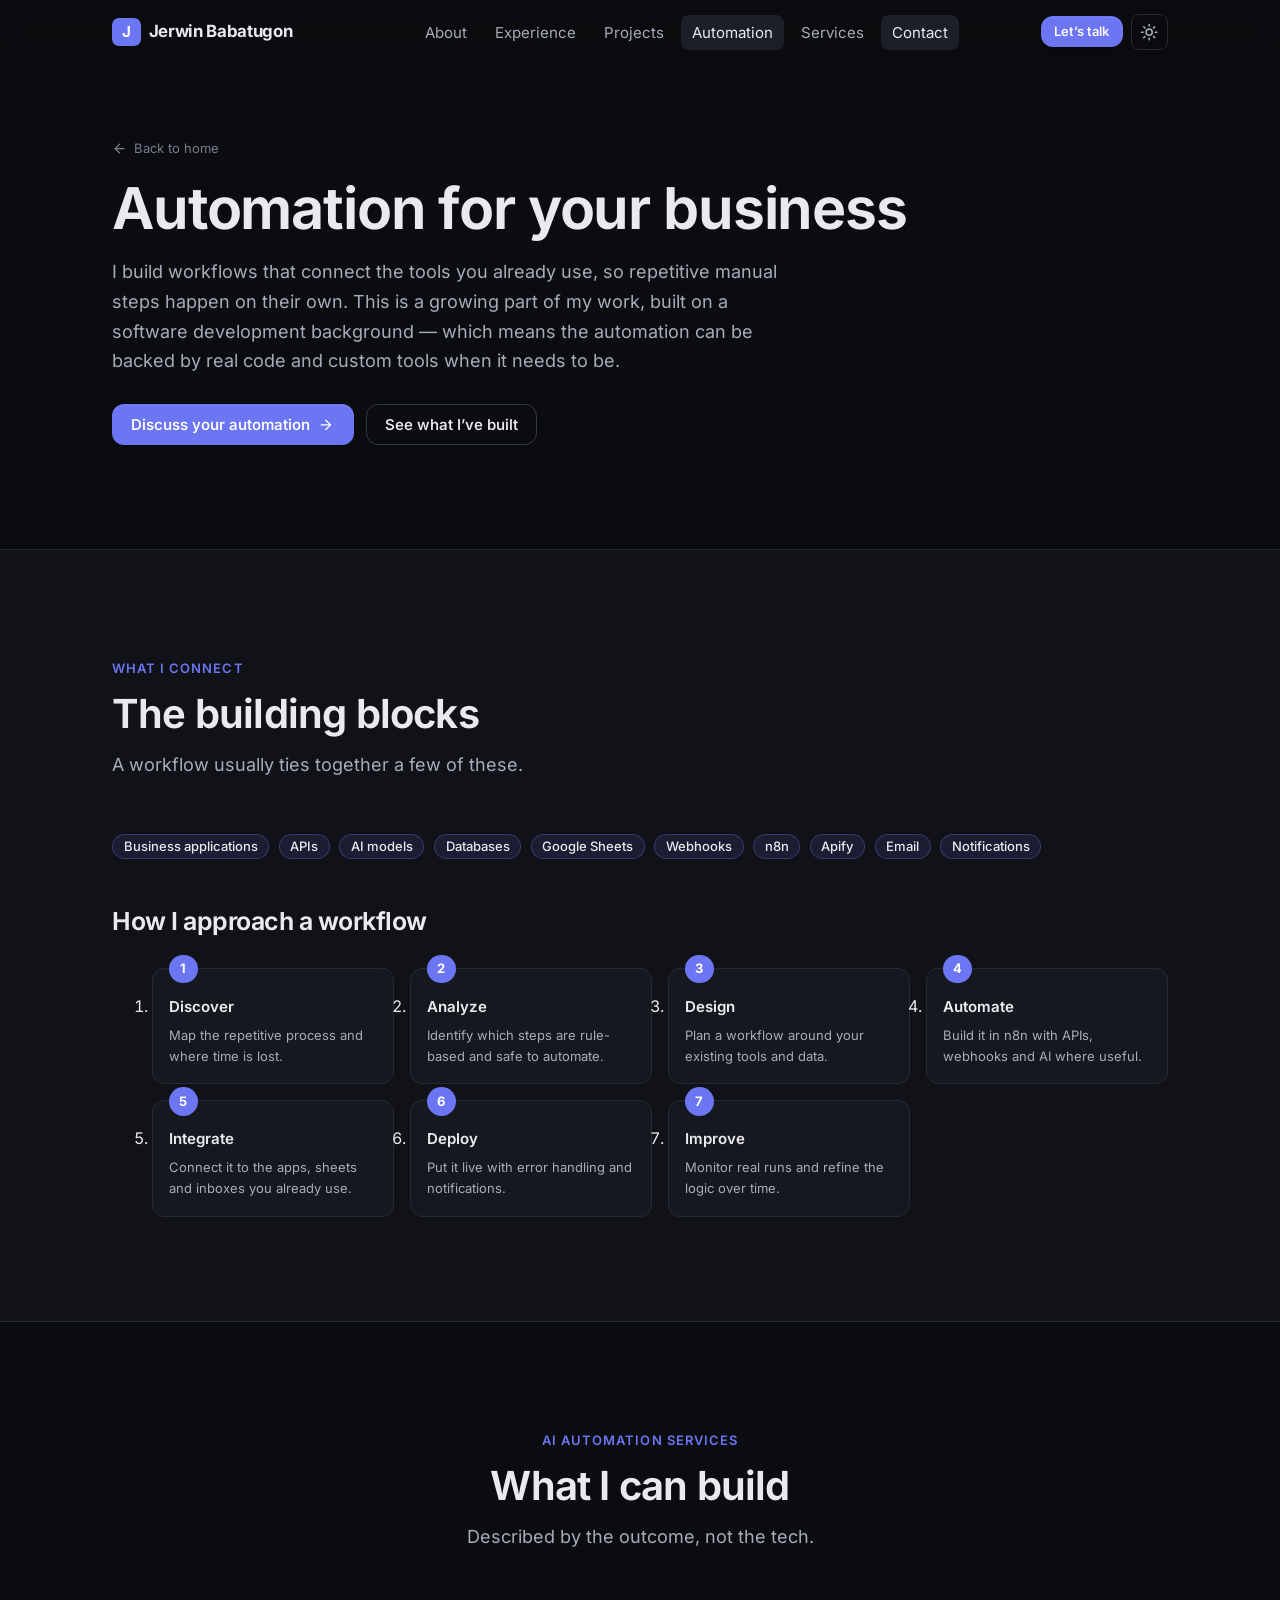
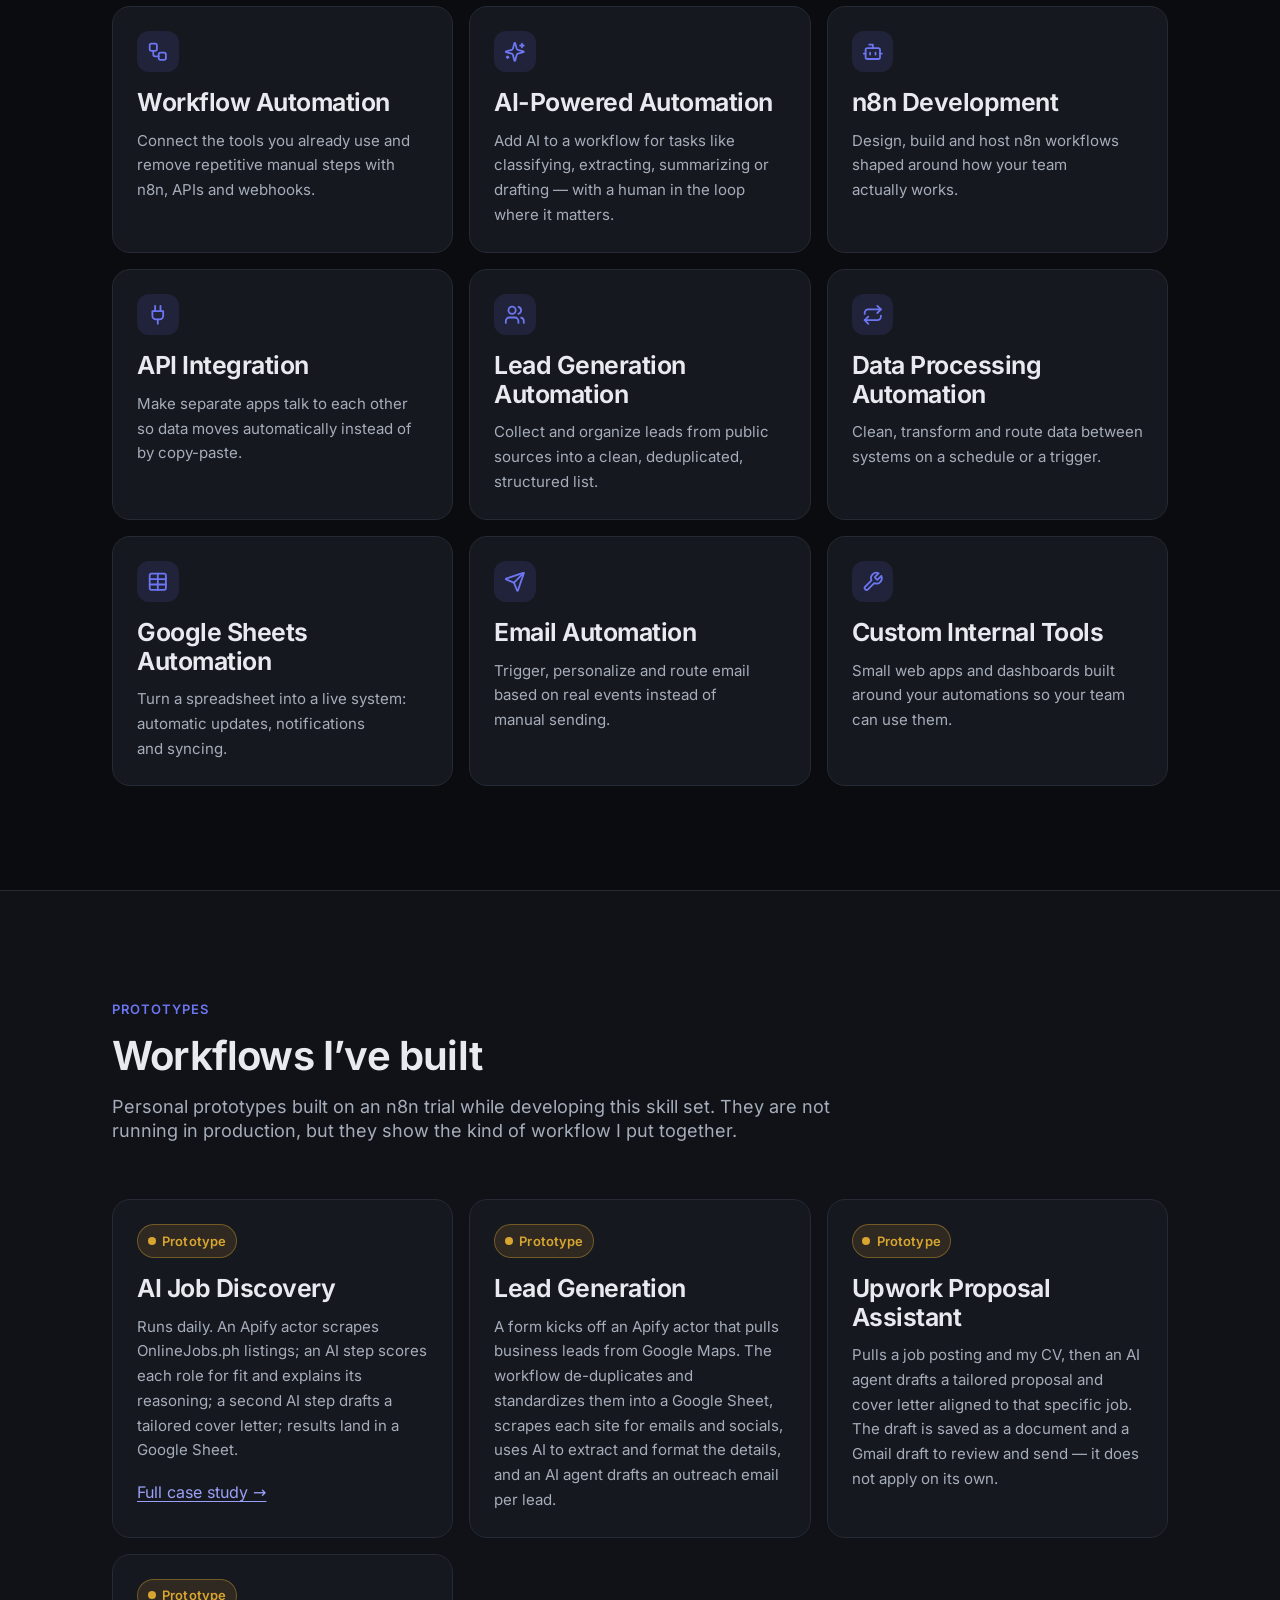
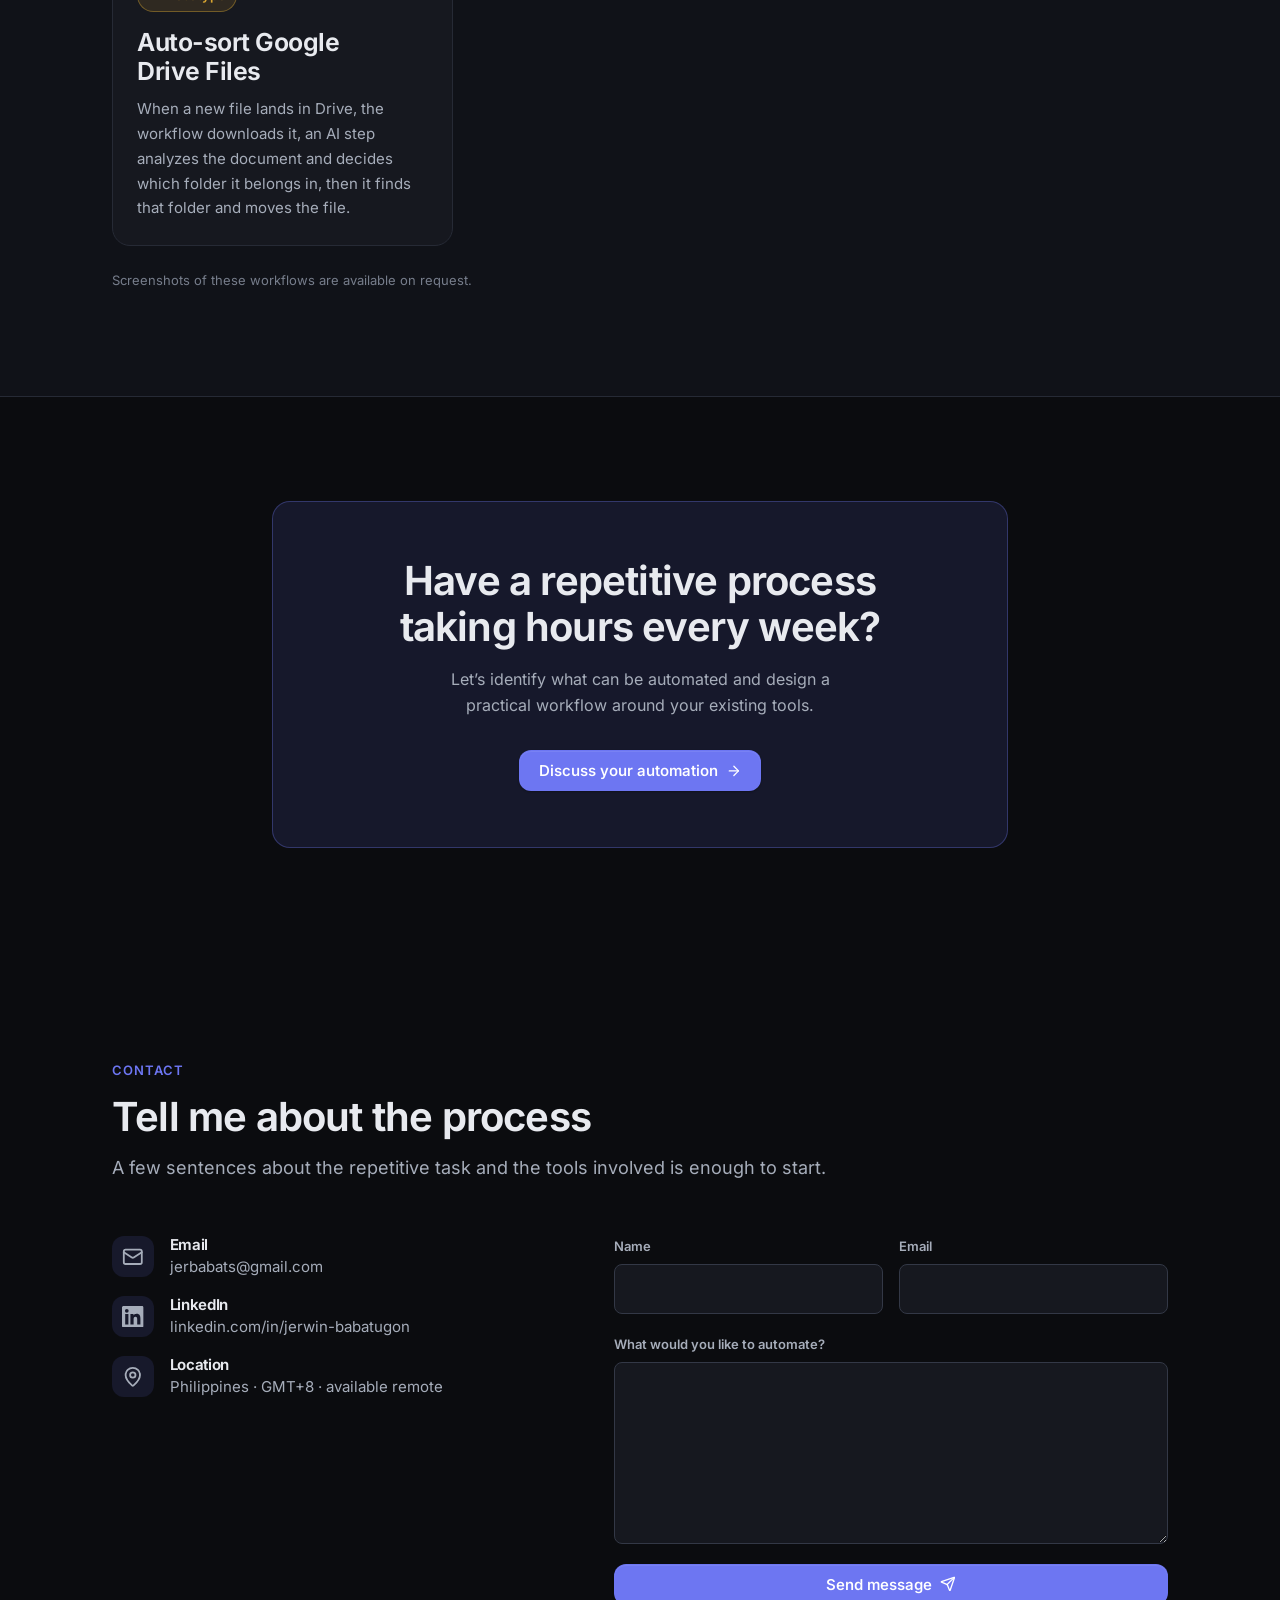
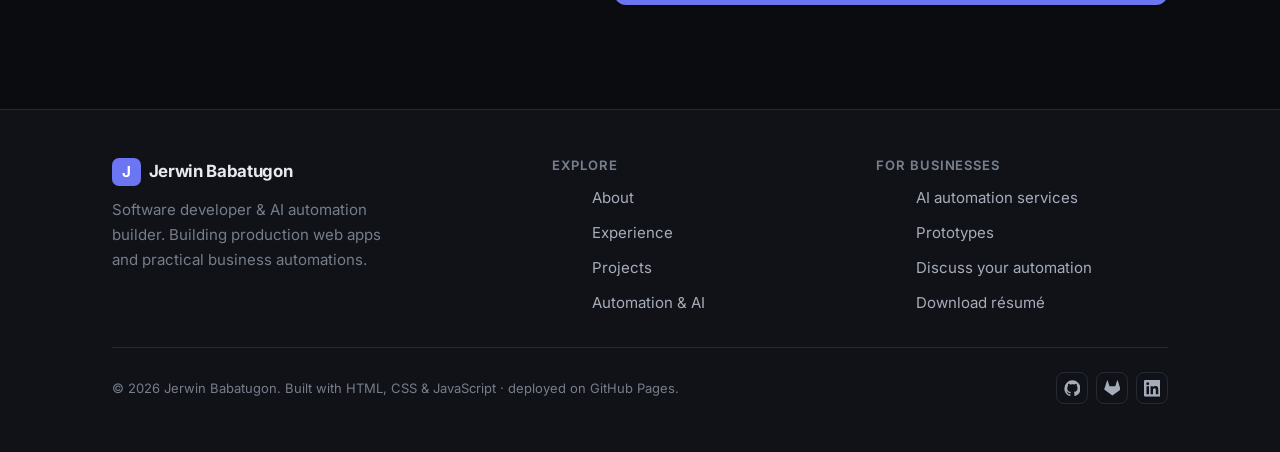
==== commit cb12a14e: "Point the site at GitHub Pages and add the deploy workflow Per decision: GitHub Pages (https://zymit" ====
--- a/public/automation/index.html
+++ b/public/automation/index.html
@@ -7,7 +7,7 @@
   <title>AI Automation &amp; n8n Development — Jerwin Babatugon</title>
   <meta name="description" content="Practical business automation with n8n, APIs, webhooks and AI. Jerwin Babatugon connects the tools you already use to remove repetitive manual work — lead generation, data processing, Google Sheets, email and custom internal tools.">
   <meta name="author" content="Jerwin Babatugon">
-  <link rel="canonical" href="https://zymith1234.gitlab.io/jerwin-full-stack-dev/automation/">
+  <link rel="canonical" href="https://zymith123.github.io/portfolio/automation/">
 
   <meta name="theme-color" content="#0b0c0f">
   <meta name="color-scheme" content="dark light">
@@ -16,12 +16,12 @@
   <meta property="og:site_name" content="Jerwin Babatugon">
   <meta property="og:title" content="AI Automation &amp; n8n Development — Jerwin Babatugon">
   <meta property="og:description" content="Practical business automation with n8n, APIs, webhooks and AI — built around the tools you already use.">
-  <meta property="og:url" content="https://zymith1234.gitlab.io/jerwin-full-stack-dev/automation/">
-  <meta property="og:image" content="https://zymith1234.gitlab.io/jerwin-full-stack-dev/assets/img/og-image.jpg">
+  <meta property="og:url" content="https://zymith123.github.io/portfolio/automation/">
+  <meta property="og:image" content="https://zymith123.github.io/portfolio/assets/img/og-image.jpg">
   <meta property="og:image:width" content="1200">
   <meta property="og:image:height" content="630">
   <meta name="twitter:card" content="summary_large_image">
-  <meta name="twitter:image" content="https://zymith1234.gitlab.io/jerwin-full-stack-dev/assets/img/og-image.jpg">
+  <meta name="twitter:image" content="https://zymith123.github.io/portfolio/assets/img/og-image.jpg">
 
   <link rel="icon" href="../assets/img/favicon.svg" type="image/svg+xml">
   <link rel="icon" href="../assets/img/favicon-32.png" sizes="32x32">
@@ -48,7 +48,7 @@
     "provider": {
       "@type": "Person",
       "name": "Jerwin Babatugon",
-      "url": "https://zymith1234.gitlab.io/jerwin-full-stack-dev/"
+      "url": "https://zymith123.github.io/portfolio/"
     },
     "areaServed": "Remote / worldwide",
     "description": "Practical automation with n8n, APIs, webhooks and AI: workflow automation, API integration, lead generation, data processing, Google Sheets automation, email automation and custom internal tools."
@@ -56,6 +56,58 @@
   </script>
 </head>
 <body>
+  <svg id="icon-sprite" xmlns="http://www.w3.org/2000/svg" style="display:none" aria-hidden="true">
+    <!-- stroke icons inherit fill/stroke/stroke-width from the consuming <svg> via CSS -->
+
+    <symbol id="i-arrow-right" viewBox="0 0 24 24"><path d="M5 12h14"/><path d="m12 5 7 7-7 7"/></symbol>
+    <symbol id="i-arrow-left" viewBox="0 0 24 24"><path d="m12 19-7-7 7-7"/><path d="M19 12H5"/></symbol>
+    <symbol id="i-arrow-up" viewBox="0 0 24 24"><path d="m5 12 7-7 7 7"/><path d="M12 19V5"/></symbol>
+    <symbol id="i-arrow-up-right" viewBox="0 0 24 24"><path d="M7 7h10v10"/><path d="M7 17 17 7"/></symbol>
+    <symbol id="i-external" viewBox="0 0 24 24"><path d="M15 3h6v6"/><path d="M10 14 21 3"/><path d="M18 13v6a2 2 0 0 1-2 2H5a2 2 0 0 1-2-2V8a2 2 0 0 1 2-2h6"/></symbol>
+    <symbol id="i-chevron-left" viewBox="0 0 24 24"><path d="m15 18-6-6 6-6"/></symbol>
+    <symbol id="i-chevron-right" viewBox="0 0 24 24"><path d="m9 18 6-6-6-6"/></symbol>
+    <symbol id="i-chevron-down" viewBox="0 0 24 24"><path d="m6 9 6 6 6-6"/></symbol>
+
+    <symbol id="i-menu" viewBox="0 0 24 24"><line x1="4" x2="20" y1="6" y2="6"/><line x1="4" x2="20" y1="12" y2="12"/><line x1="4" x2="20" y1="18" y2="18"/></symbol>
+    <symbol id="i-x" viewBox="0 0 24 24"><path d="M18 6 6 18"/><path d="m6 6 12 12"/></symbol>
+    <symbol id="i-check" viewBox="0 0 24 24"><path d="M20 6 9 17l-5-5"/></symbol>
+    <symbol id="i-sun" viewBox="0 0 24 24"><circle cx="12" cy="12" r="4"/><path d="M12 2v2"/><path d="M12 20v2"/><path d="m4.93 4.93 1.41 1.41"/><path d="m17.66 17.66 1.41 1.41"/><path d="M2 12h2"/><path d="M20 12h2"/><path d="m6.34 17.66-1.41 1.41"/><path d="m19.07 4.93-1.41 1.41"/></symbol>
+    <symbol id="i-moon" viewBox="0 0 24 24"><path d="M12 3a6 6 0 0 0 9 9 9 9 0 1 1-9-9Z"/></symbol>
+
+    <symbol id="i-mail" viewBox="0 0 24 24"><rect width="20" height="16" x="2" y="4" rx="2"/><path d="m22 7-8.97 5.7a1.94 1.94 0 0 1-2.06 0L2 7"/></symbol>
+    <symbol id="i-download" viewBox="0 0 24 24"><path d="M21 15v4a2 2 0 0 1-2 2H5a2 2 0 0 1-2-2v-4"/><polyline points="7 10 12 15 17 10"/><line x1="12" x2="12" y1="15" y2="3"/></symbol>
+    <symbol id="i-map-pin" viewBox="0 0 24 24"><path d="M20 10c0 4.993-5.539 10.193-7.399 11.799a1 1 0 0 1-1.202 0C9.539 20.193 4 14.993 4 10a8 8 0 0 1 16 0"/><circle cx="12" cy="10" r="3"/></symbol>
+    <symbol id="i-calendar" viewBox="0 0 24 24"><path d="M8 2v4"/><path d="M16 2v4"/><rect width="18" height="18" x="3" y="4" rx="2"/><path d="M3 10h18"/></symbol>
+
+    <symbol id="i-code" viewBox="0 0 24 24"><polyline points="16 18 22 12 16 6"/><polyline points="8 6 2 12 8 18"/></symbol>
+    <symbol id="i-server" viewBox="0 0 24 24"><rect width="20" height="8" x="2" y="2" rx="2"/><rect width="20" height="8" x="2" y="14" rx="2"/><line x1="6" x2="6.01" y1="6" y2="6"/><line x1="6" x2="6.01" y1="18" y2="18"/></symbol>
+    <symbol id="i-database" viewBox="0 0 24 24"><ellipse cx="12" cy="5" rx="9" ry="3"/><path d="M3 5v14a9 3 0 0 0 18 0V5"/><path d="M3 12a9 3 0 0 0 18 0"/></symbol>
+    <symbol id="i-git-branch" viewBox="0 0 24 24"><line x1="6" x2="6" y1="3" y2="15"/><circle cx="18" cy="6" r="3"/><circle cx="6" cy="18" r="3"/><path d="M18 9a9 9 0 0 1-9 9"/></symbol>
+    <symbol id="i-workflow" viewBox="0 0 24 24"><rect width="8" height="8" x="3" y="3" rx="2"/><path d="M7 11v4a2 2 0 0 0 2 2h4"/><rect width="8" height="8" x="13" y="13" rx="2"/></symbol>
+    <symbol id="i-sparkles" viewBox="0 0 24 24"><path d="M9.937 15.5A2 2 0 0 0 8.5 14.063l-6.135-1.582a.5.5 0 0 1 0-.962L8.5 9.936A2 2 0 0 0 9.937 8.5l1.582-6.135a.5.5 0 0 1 .963 0L14.063 8.5A2 2 0 0 0 15.5 9.937l6.135 1.581a.5.5 0 0 1 0 .964L15.5 14.063a2 2 0 0 0-1.437 1.437l-1.582 6.135a.5.5 0 0 1-.963 0z"/><path d="M20 3v4"/><path d="M22 5h-4"/><path d="M4 17v2"/><path d="M5 18H3"/></symbol>
+    <symbol id="i-plug" viewBox="0 0 24 24"><path d="M12 22v-5"/><path d="M9 8V2"/><path d="M15 8V2"/><path d="M18 8v5a4 4 0 0 1-4 4h-4a4 4 0 0 1-4-4V8Z"/></symbol>
+    <symbol id="i-users" viewBox="0 0 24 24"><path d="M16 21v-2a4 4 0 0 0-4-4H6a4 4 0 0 0-4 4v2"/><circle cx="9" cy="7" r="4"/><path d="M22 21v-2a4 4 0 0 0-3-3.87"/><path d="M16 3.13a4 4 0 0 1 0 7.75"/></symbol>
+    <symbol id="i-repeat" viewBox="0 0 24 24"><path d="m17 2 4 4-4 4"/><path d="M3 11v-1a4 4 0 0 1 4-4h14"/><path d="m7 22-4-4 4-4"/><path d="M21 13v1a4 4 0 0 1-4 4H3"/></symbol>
+    <symbol id="i-table" viewBox="0 0 24 24"><path d="M12 3v18"/><rect width="18" height="18" x="3" y="3" rx="2"/><path d="M3 9h18"/><path d="M3 15h18"/></symbol>
+    <symbol id="i-send" viewBox="0 0 24 24"><path d="M14.536 21.686a.5.5 0 0 0 .937-.024l6.5-19a.496.496 0 0 0-.635-.635l-19 6.5a.5.5 0 0 0-.024.937l7.93 3.18a2 2 0 0 1 1.112 1.11z"/><path d="m21.854 2.147-10.94 10.939"/></symbol>
+    <symbol id="i-wrench" viewBox="0 0 24 24"><path d="M14.7 6.3a1 1 0 0 0 0 1.4l1.6 1.6a1 1 0 0 0 1.4 0l3.77-3.77a6 6 0 0 1-7.94 7.94l-6.91 6.91a2.12 2.12 0 0 1-3-3l6.91-6.91a6 6 0 0 1 7.94-7.94l-3.76 3.76z"/></symbol>
+    <symbol id="i-bot" viewBox="0 0 24 24"><path d="M12 8V4H8"/><rect width="16" height="12" x="4" y="8" rx="2"/><path d="M2 14h2"/><path d="M20 14h2"/><path d="M15 13v2"/><path d="M9 13v2"/></symbol>
+    <symbol id="i-layers" viewBox="0 0 24 24"><path d="M12.83 2.18a2 2 0 0 0-1.66 0L2.6 6.08a1 1 0 0 0 0 1.83l8.58 3.91a2 2 0 0 0 1.66 0l8.58-3.9a1 1 0 0 0 0-1.83z"/><path d="M2 12a1 1 0 0 0 .58.91l8.6 3.91a2 2 0 0 0 1.65 0l8.58-3.9A1 1 0 0 0 22 12"/><path d="M2 17a1 1 0 0 0 .58.91l8.6 3.91a2 2 0 0 0 1.65 0l8.58-3.9A1 1 0 0 0 22 17"/></symbol>
+    <symbol id="i-search" viewBox="0 0 24 24"><circle cx="11" cy="11" r="8"/><path d="m21 21-4.3-4.3"/></symbol>
+    <symbol id="i-clipboard" viewBox="0 0 24 24"><rect width="8" height="4" x="8" y="2" rx="1"/><path d="M16 4h2a2 2 0 0 1 2 2v14a2 2 0 0 1-2 2H6a2 2 0 0 1-2-2V6a2 2 0 0 1 2-2h2"/></symbol>
+    <symbol id="i-pen" viewBox="0 0 24 24"><path d="M12 20h9"/><path d="M16.376 3.622a1 1 0 0 1 3.002 3.002L7.368 18.635a2 2 0 0 1-.855.506l-2.872.838a.5.5 0 0 1-.62-.62l.838-2.872a2 2 0 0 1 .506-.854z"/></symbol>
+    <symbol id="i-rocket" viewBox="0 0 24 24"><path d="M4.5 16.5c-1.5 1.26-2 5-2 5s3.74-.5 5-2c.71-.84.7-2.13-.09-2.91a2.18 2.18 0 0 0-2.91-.09z"/><path d="m12 15-3-3a22 22 0 0 1 2-3.95A12.88 12.88 0 0 1 22 2c0 2.72-.78 7.5-6 11a22.35 22.35 0 0 1-4 2z"/><path d="M9 12H4s.55-3.03 2-4c1.62-1.08 5 0 5 0"/><path d="M12 15v5s3.03-.55 4-2c1.08-1.62 0-5 0-5"/></symbol>
+    <symbol id="i-trending-up" viewBox="0 0 24 24"><path d="M16 7h6v6"/><path d="m22 7-8.5 8.5-5-5L2 17"/></symbol>
+    <symbol id="i-link" viewBox="0 0 24 24"><path d="M10 13a5 5 0 0 0 7.54.54l3-3a5 5 0 0 0-7.07-7.07l-1.72 1.71"/><path d="M14 11a5 5 0 0 0-7.54-.54l-3 3a5 5 0 0 0 7.07 7.07l1.71-1.71"/></symbol>
+
+    <!-- brand glyphs: fill-based -->
+    <symbol id="i-github" viewBox="0 0 24 24" fill="currentColor" stroke="none"><path d="M12 .5A11.5 11.5 0 0 0 .5 12a11.5 11.5 0 0 0 7.86 10.92c.575.106.785-.25.785-.556 0-.274-.01-1-.015-1.964-3.196.695-3.87-1.54-3.87-1.54-.523-1.328-1.277-1.682-1.277-1.682-1.043-.714.08-.699.08-.699 1.153.081 1.76 1.184 1.76 1.184 1.025 1.756 2.69 1.249 3.345.955.104-.742.401-1.249.729-1.536-2.552-.29-5.235-1.276-5.235-5.68 0-1.255.448-2.28 1.183-3.084-.119-.29-.513-1.459.112-3.042 0 0 .965-.309 3.163 1.178a11.02 11.02 0 0 1 2.88-.387c.977.004 1.96.132 2.88.387 2.196-1.487 3.16-1.178 3.16-1.178.626 1.583.232 2.752.114 3.042.737.804 1.182 1.829 1.182 3.084 0 4.415-2.687 5.386-5.247 5.671.413.355.78 1.056.78 2.129 0 1.537-.014 2.776-.014 3.154 0 .309.207.668.79.555A11.5 11.5 0 0 0 23.5 12 11.5 11.5 0 0 0 12 .5Z"/></symbol>
+    <symbol id="i-linkedin" viewBox="0 0 24 24" fill="currentColor" stroke="none"><path d="M20.45 20.45h-3.56v-5.57c0-1.33-.03-3.04-1.85-3.04-1.85 0-2.14 1.45-2.14 2.94v5.67H9.35V9h3.42v1.56h.05c.48-.9 1.64-1.85 3.37-1.85 3.6 0 4.27 2.37 4.27 5.46v6.28zM5.34 7.43a2.07 2.07 0 1 1 0-4.14 2.07 2.07 0 0 1 0 4.14zM7.12 20.45H3.55V9h3.57v11.45zM22.22 0H1.77C.79 0 0 .77 0 1.72v20.56C0 23.23.79 24 1.77 24h20.45c.98 0 1.78-.77 1.78-1.72V1.72C24 .77 23.2 0 22.22 0z"/></symbol>
+    <symbol id="i-gitlab" viewBox="0 0 24 24" fill="currentColor" stroke="none"><path d="m23.55 13.03-1.32-4.08-2.62-8.06a.45.45 0 0 0-.86 0L16.13 8.9H7.87L5.25.89a.45.45 0 0 0-.86 0L1.77 8.95.45 13.03a.9.9 0 0 0 .33 1.01L12 22.28l11.22-8.24a.9.9 0 0 0 .33-1.01"/></symbol>
+
+    <symbol id="i-briefcase" viewBox="0 0 24 24"><path d="M16 20V4a2 2 0 0 0-2-2h-4a2 2 0 0 0-2 2v16"/><rect width="20" height="14" x="2" y="6" rx="2"/></symbol>
+    <symbol id="i-graduation" viewBox="0 0 24 24"><path d="M21.42 10.922a1 1 0 0 0-.019-1.838L12.83 5.18a2 2 0 0 0-1.66 0L2.6 9.08a1 1 0 0 0 0 1.832l8.57 3.908a2 2 0 0 0 1.66 0z"/><path d="M22 10v6"/><path d="M6 12.5V16a6 3 0 0 0 12 0v-3.5"/></symbol>
+  </svg>
   <a class="skip-link" href="#main">Skip to content</a>
 
   <header class="site-header" id="site-header">
@@ -80,11 +132,11 @@
       <div class="header-actions">
         <a class="btn btn--primary btn--sm nav__cta-desktop" href="#contact">Let&rsquo;s talk</a>
         <button class="theme-toggle" id="theme-toggle" type="button" aria-label="Switch color theme" aria-pressed="false">
-          <svg class="icon icon-moon" aria-hidden="true"><use href="../assets/img/icons.svg#i-moon"></use></svg>
-          <svg class="icon icon-sun" aria-hidden="true"><use href="../assets/img/icons.svg#i-sun"></use></svg>
+          <svg class="icon icon-moon" aria-hidden="true"><use href="#i-moon"></use></svg>
+          <svg class="icon icon-sun" aria-hidden="true"><use href="#i-sun"></use></svg>
         </button>
         <button class="nav-toggle" id="nav-toggle" type="button" aria-label="Open menu" aria-expanded="false" aria-controls="primary-nav">
-          <svg class="icon" aria-hidden="true"><use href="../assets/img/icons.svg#i-menu"></use></svg>
+          <svg class="icon" aria-hidden="true"><use href="#i-menu"></use></svg>
         </button>
       </div>
     </div>
@@ -94,7 +146,7 @@
     <section class="subhero">
       <div class="container">
         <a class="subhero__back" href="../">
-          <svg class="icon" aria-hidden="true"><use href="../assets/img/icons.svg#i-arrow-left"></use></svg> Back to home
+          <svg class="icon" aria-hidden="true"><use href="#i-arrow-left"></use></svg> Back to home
         </a>
         <h1 class="subhero__title">Automation for your business</h1>
         <p class="subhero__lead">
@@ -106,7 +158,7 @@
         <div class="hero__cta" style="margin-top:1.75rem">
           <a class="btn btn--primary" href="#contact">
             Discuss your automation
-            <svg class="icon btn__icon" aria-hidden="true"><use href="../assets/img/icons.svg#i-arrow-right"></use></svg>
+            <svg class="icon btn__icon" aria-hidden="true"><use href="#i-arrow-right"></use></svg>
           </a>
           <a class="btn btn--secondary" href="#prototypes">See what I&rsquo;ve built</a>
         </div>
@@ -154,15 +206,15 @@
           <p class="section__subtitle">Described by the outcome, not the tech.</p>
         </div>
         <div class="services__grid">
-          <div class="card reveal"><span class="card__icon"><svg class="icon" aria-hidden="true"><use href="../assets/img/icons.svg#i-workflow"></use></svg></span><h3 class="card__title">Workflow Automation</h3><p class="card__text">Connect the tools you already use and remove repetitive manual steps with n8n, APIs and webhooks.</p></div>
-          <div class="card reveal"><span class="card__icon"><svg class="icon" aria-hidden="true"><use href="../assets/img/icons.svg#i-sparkles"></use></svg></span><h3 class="card__title">AI-Powered Automation</h3><p class="card__text">Add AI to a workflow for tasks like classifying, extracting, summarizing or drafting &mdash; with a human in the loop where it matters.</p></div>
-          <div class="card reveal"><span class="card__icon"><svg class="icon" aria-hidden="true"><use href="../assets/img/icons.svg#i-bot"></use></svg></span><h3 class="card__title">n8n Development</h3><p class="card__text">Design, build and host n8n workflows shaped around how your team actually works.</p></div>
-          <div class="card reveal"><span class="card__icon"><svg class="icon" aria-hidden="true"><use href="../assets/img/icons.svg#i-plug"></use></svg></span><h3 class="card__title">API Integration</h3><p class="card__text">Make separate apps talk to each other so data moves automatically instead of by copy-paste.</p></div>
-          <div class="card reveal"><span class="card__icon"><svg class="icon" aria-hidden="true"><use href="../assets/img/icons.svg#i-users"></use></svg></span><h3 class="card__title">Lead Generation Automation</h3><p class="card__text">Collect and organize leads from public sources into a clean, deduplicated, structured list.</p></div>
-          <div class="card reveal"><span class="card__icon"><svg class="icon" aria-hidden="true"><use href="../assets/img/icons.svg#i-repeat"></use></svg></span><h3 class="card__title">Data Processing Automation</h3><p class="card__text">Clean, transform and route data between systems on a schedule or a trigger.</p></div>
-          <div class="card reveal"><span class="card__icon"><svg class="icon" aria-hidden="true"><use href="../assets/img/icons.svg#i-table"></use></svg></span><h3 class="card__title">Google Sheets Automation</h3><p class="card__text">Turn a spreadsheet into a live system: automatic updates, notifications and syncing.</p></div>
-          <div class="card reveal"><span class="card__icon"><svg class="icon" aria-hidden="true"><use href="../assets/img/icons.svg#i-send"></use></svg></span><h3 class="card__title">Email Automation</h3><p class="card__text">Trigger, personalize and route email based on real events instead of manual sending.</p></div>
-          <div class="card reveal"><span class="card__icon"><svg class="icon" aria-hidden="true"><use href="../assets/img/icons.svg#i-wrench"></use></svg></span><h3 class="card__title">Custom Internal Tools</h3><p class="card__text">Small web apps and dashboards built around your automations so your team can use them.</p></div>
+          <div class="card reveal"><span class="card__icon"><svg class="icon" aria-hidden="true"><use href="#i-workflow"></use></svg></span><h3 class="card__title">Workflow Automation</h3><p class="card__text">Connect the tools you already use and remove repetitive manual steps with n8n, APIs and webhooks.</p></div>
+          <div class="card reveal"><span class="card__icon"><svg class="icon" aria-hidden="true"><use href="#i-sparkles"></use></svg></span><h3 class="card__title">AI-Powered Automation</h3><p class="card__text">Add AI to a workflow for tasks like classifying, extracting, summarizing or drafting &mdash; with a human in the loop where it matters.</p></div>
+          <div class="card reveal"><span class="card__icon"><svg class="icon" aria-hidden="true"><use href="#i-bot"></use></svg></span><h3 class="card__title">n8n Development</h3><p class="card__text">Design, build and host n8n workflows shaped around how your team actually works.</p></div>
+          <div class="card reveal"><span class="card__icon"><svg class="icon" aria-hidden="true"><use href="#i-plug"></use></svg></span><h3 class="card__title">API Integration</h3><p class="card__text">Make separate apps talk to each other so data moves automatically instead of by copy-paste.</p></div>
+          <div class="card reveal"><span class="card__icon"><svg class="icon" aria-hidden="true"><use href="#i-users"></use></svg></span><h3 class="card__title">Lead Generation Automation</h3><p class="card__text">Collect and organize leads from public sources into a clean, deduplicated, structured list.</p></div>
+          <div class="card reveal"><span class="card__icon"><svg class="icon" aria-hidden="true"><use href="#i-repeat"></use></svg></span><h3 class="card__title">Data Processing Automation</h3><p class="card__text">Clean, transform and route data between systems on a schedule or a trigger.</p></div>
+          <div class="card reveal"><span class="card__icon"><svg class="icon" aria-hidden="true"><use href="#i-table"></use></svg></span><h3 class="card__title">Google Sheets Automation</h3><p class="card__text">Turn a spreadsheet into a live system: automatic updates, notifications and syncing.</p></div>
+          <div class="card reveal"><span class="card__icon"><svg class="icon" aria-hidden="true"><use href="#i-send"></use></svg></span><h3 class="card__title">Email Automation</h3><p class="card__text">Trigger, personalize and route email based on real events instead of manual sending.</p></div>
+          <div class="card reveal"><span class="card__icon"><svg class="icon" aria-hidden="true"><use href="#i-wrench"></use></svg></span><h3 class="card__title">Custom Internal Tools</h3><p class="card__text">Small web apps and dashboards built around your automations so your team can use them.</p></div>
         </div>
       </div>
     </section>
@@ -232,7 +284,7 @@
           <p class="cta-band__text">Let&rsquo;s identify what can be automated and design a practical workflow around your existing tools.</p>
           <a class="btn btn--primary" href="#contact">
             Discuss your automation
-            <svg class="icon btn__icon" aria-hidden="true"><use href="../assets/img/icons.svg#i-arrow-right"></use></svg>
+            <svg class="icon btn__icon" aria-hidden="true"><use href="#i-arrow-right"></use></svg>
           </a>
         </div>
       </div>
@@ -248,15 +300,15 @@
         <div class="contact__grid">
           <div class="contact__methods">
             <div class="contact__method">
-              <span class="card__icon"><svg class="icon" aria-hidden="true"><use href="../assets/img/icons.svg#i-mail"></use></svg></span>
+              <span class="card__icon"><svg class="icon" aria-hidden="true"><use href="#i-mail"></use></svg></span>
               <div><h3>Email</h3><a href="mailto:jerbabats@gmail.com">jerbabats@gmail.com</a></div>
             </div>
             <div class="contact__method">
-              <span class="card__icon"><svg class="icon" aria-hidden="true"><use href="../assets/img/icons.svg#i-linkedin"></use></svg></span>
+              <span class="card__icon"><svg class="icon" aria-hidden="true"><use href="#i-linkedin"></use></svg></span>
               <div><h3>LinkedIn</h3><a href="https://www.linkedin.com/in/jerwin-babatugon" target="_blank" rel="noopener">linkedin.com/in/jerwin-babatugon</a></div>
             </div>
             <div class="contact__method">
-              <span class="card__icon"><svg class="icon" aria-hidden="true"><use href="../assets/img/icons.svg#i-map-pin"></use></svg></span>
+              <span class="card__icon"><svg class="icon" aria-hidden="true"><use href="#i-map-pin"></use></svg></span>
               <div><h3>Location</h3><span>Philippines &middot; GMT+8 &middot; available remote</span></div>
             </div>
           </div>
@@ -287,7 +339,7 @@
             </div>
             <button class="btn btn--primary btn--block" type="submit" id="cf-submit">
               Send message
-              <svg class="icon btn__icon" aria-hidden="true"><use href="../assets/img/icons.svg#i-send"></use></svg>
+              <svg class="icon btn__icon" aria-hidden="true"><use href="#i-send"></use></svg>
             </button>
             <p class="form-status" id="cf-status" role="status" hidden></p>
           </form>
@@ -323,11 +375,11 @@
         </div>
       </div>
       <div class="site-footer__bottom">
-        <p>&copy; <span id="year">2026</span> Jerwin Babatugon. Built with HTML, CSS &amp; JavaScript &middot; deployed on GitLab Pages.</p>
+        <p>&copy; <span id="year">2026</span> Jerwin Babatugon. Built with HTML, CSS &amp; JavaScript &middot; deployed on GitHub Pages.</p>
         <div class="site-footer__socials">
-          <a href="https://github.com/zymith123" target="_blank" rel="noopener" aria-label="GitHub"><svg class="icon" aria-hidden="true"><use href="../assets/img/icons.svg#i-github"></use></svg></a>
-          <a href="https://gitlab.com/zymith1234" target="_blank" rel="noopener" aria-label="GitLab"><svg class="icon" aria-hidden="true"><use href="../assets/img/icons.svg#i-gitlab"></use></svg></a>
-          <a href="https://www.linkedin.com/in/jerwin-babatugon" target="_blank" rel="noopener" aria-label="LinkedIn"><svg class="icon" aria-hidden="true"><use href="../assets/img/icons.svg#i-linkedin"></use></svg></a>
+          <a href="https://github.com/zymith123" target="_blank" rel="noopener" aria-label="GitHub"><svg class="icon" aria-hidden="true"><use href="#i-github"></use></svg></a>
+          <a href="https://gitlab.com/zymith1234" target="_blank" rel="noopener" aria-label="GitLab"><svg class="icon" aria-hidden="true"><use href="#i-gitlab"></use></svg></a>
+          <a href="https://www.linkedin.com/in/jerwin-babatugon" target="_blank" rel="noopener" aria-label="LinkedIn"><svg class="icon" aria-hidden="true"><use href="#i-linkedin"></use></svg></a>
         </div>
       </div>
     </div>
--- a/public/assets/css/styles.css
+++ b/public/assets/css/styles.css
@@ -207,7 +207,8 @@
 
 ::selection { background: var(--accent); color: var(--accent-contrast); }
 
-/* icon system — <svg class="icon"><use href="assets/img/icons.svg#i-name"></use></svg> */
+/* icon system — sprite is inlined in <body> on each page (see #icon-sprite);
+   use: <svg class="icon"><use href="#i-name"></use></svg> — works under file:// too */
 .icon {
   width: 1em; height: 1em;
   flex: none;
@@ -435,6 +436,79 @@
 }
 .skill-group__label svg { width: 1.15rem; height: 1.15rem; color: var(--accent); }
 .skill-note { margin-top: var(--s-5); color: var(--text-faint); font-size: var(--fs-xs); }
+
+/* --- tech chips (icon + label), with a staggered reveal and a hover "wake up" --- */
+.tech-chip {
+  display: inline-flex;
+  align-items: center;
+  gap: 0.45rem;
+  padding: 0.35rem 0.7rem 0.35rem 0.4rem;
+  border-radius: var(--radius-pill);
+  border: 1px solid var(--border);
+  background: var(--surface);
+  color: var(--text-muted);
+  font-size: var(--fs-xs);
+  font-weight: 520;
+  line-height: 1;
+  transition: transform 220ms cubic-bezier(.16,1,.3,1), border-color 220ms ease,
+              background 220ms ease, color 220ms ease, box-shadow 220ms ease;
+}
+.tech-chip__icon {
+  display: grid;
+  place-items: center;
+  width: 1.5rem;
+  height: 1.5rem;
+  flex: none;
+  padding: 2px;
+  border-radius: 7px;
+  background: var(--surface-2);
+  border: 1px solid var(--border);
+  color: var(--text-faint);
+}
+.tech-chip__icon svg {
+  width: 100%;
+  height: 100%;
+  transition: transform 320ms cubic-bezier(.34,1.56,.64,1), filter 260ms ease;
+}
+.tech-chip:hover,
+.tech-chip:focus-within {
+  transform: translateY(-3px);
+  border-color: var(--accent-line);
+  background: var(--surface-2);
+  color: var(--text);
+  box-shadow: var(--shadow-sm);
+}
+.tech-chip:hover .tech-chip__icon,
+.tech-chip:focus-within .tech-chip__icon {
+  border-color: var(--accent-line);
+  background: var(--bg);
+}
+.tech-chip:hover .tech-chip__icon svg,
+.tech-chip:focus-within .tech-chip__icon svg {
+  transform: scale(1.18) rotate(-6deg);
+  filter: drop-shadow(0 2px 6px rgba(0,0,0,.35));
+}
+
+/* staggered pop-in, once the parent .skill-group has been revealed.
+   --stagger is set per position below; it's read inside the higher-specificity
+   rule so the `animation` shorthand there can't silently reset the delay to 0. */
+:root.js .tech-chip { opacity: 0; transform: translateY(10px) scale(.94); }
+@keyframes tech-chip-in { to { opacity: 1; transform: none; } }
+:root.js .skill-group.is-visible .tech-chip {
+  animation: tech-chip-in 460ms cubic-bezier(.16,1,.3,1) both;
+  animation-delay: calc(var(--stagger, 0) * 35ms);
+}
+.chip-set .tech-chip:nth-child(1)  { --stagger: 0; }
+.chip-set .tech-chip:nth-child(2)  { --stagger: 1; }
+.chip-set .tech-chip:nth-child(3)  { --stagger: 2; }
+.chip-set .tech-chip:nth-child(4)  { --stagger: 3; }
+.chip-set .tech-chip:nth-child(5)  { --stagger: 4; }
+.chip-set .tech-chip:nth-child(6)  { --stagger: 5; }
+.chip-set .tech-chip:nth-child(7)  { --stagger: 6; }
+.chip-set .tech-chip:nth-child(8)  { --stagger: 7; }
+.chip-set .tech-chip:nth-child(9)  { --stagger: 8; }
+.chip-set .tech-chip:nth-child(10) { --stagger: 9; }
+.chip-set .tech-chip:nth-child(11) { --stagger: 10; }
 
 /* --- stepper (process) --- */
 .stepper { display: grid; gap: var(--s-4); grid-template-columns: repeat(auto-fit, minmax(200px, 1fr)); counter-reset: step; }
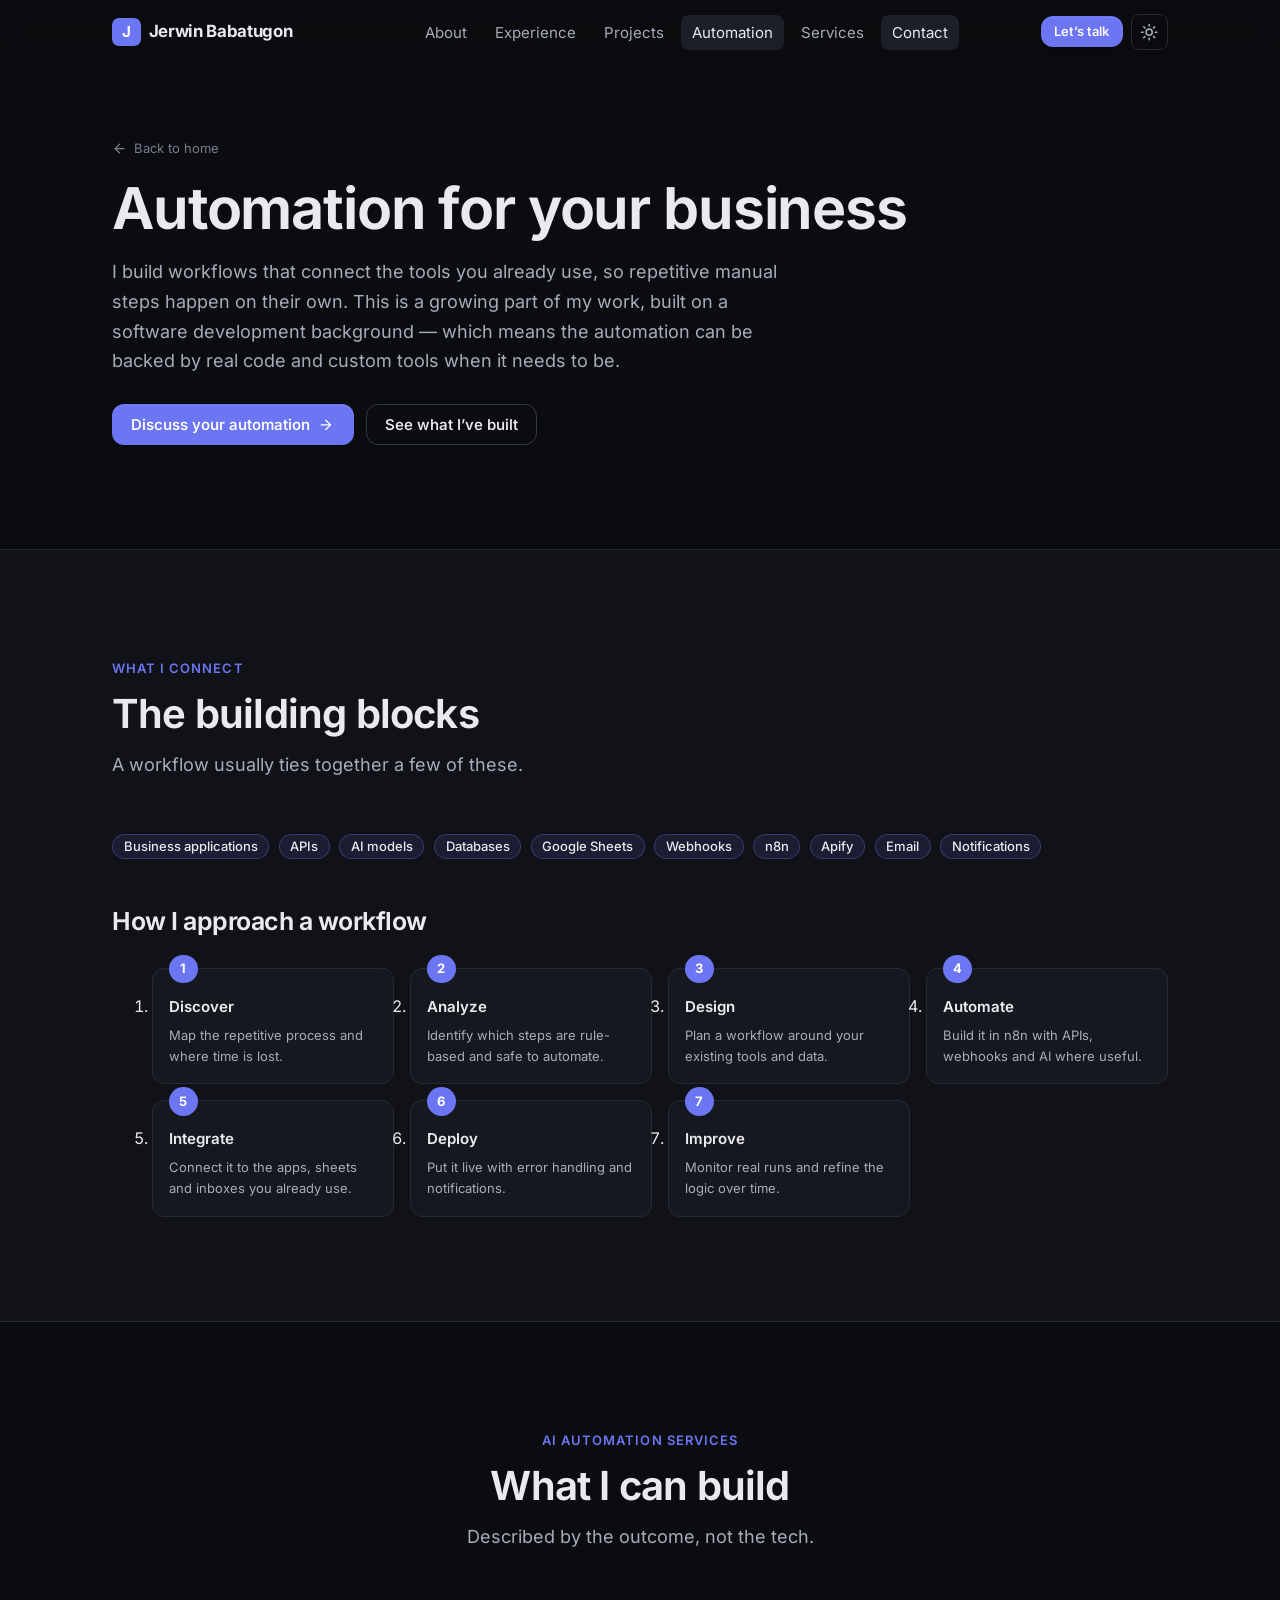
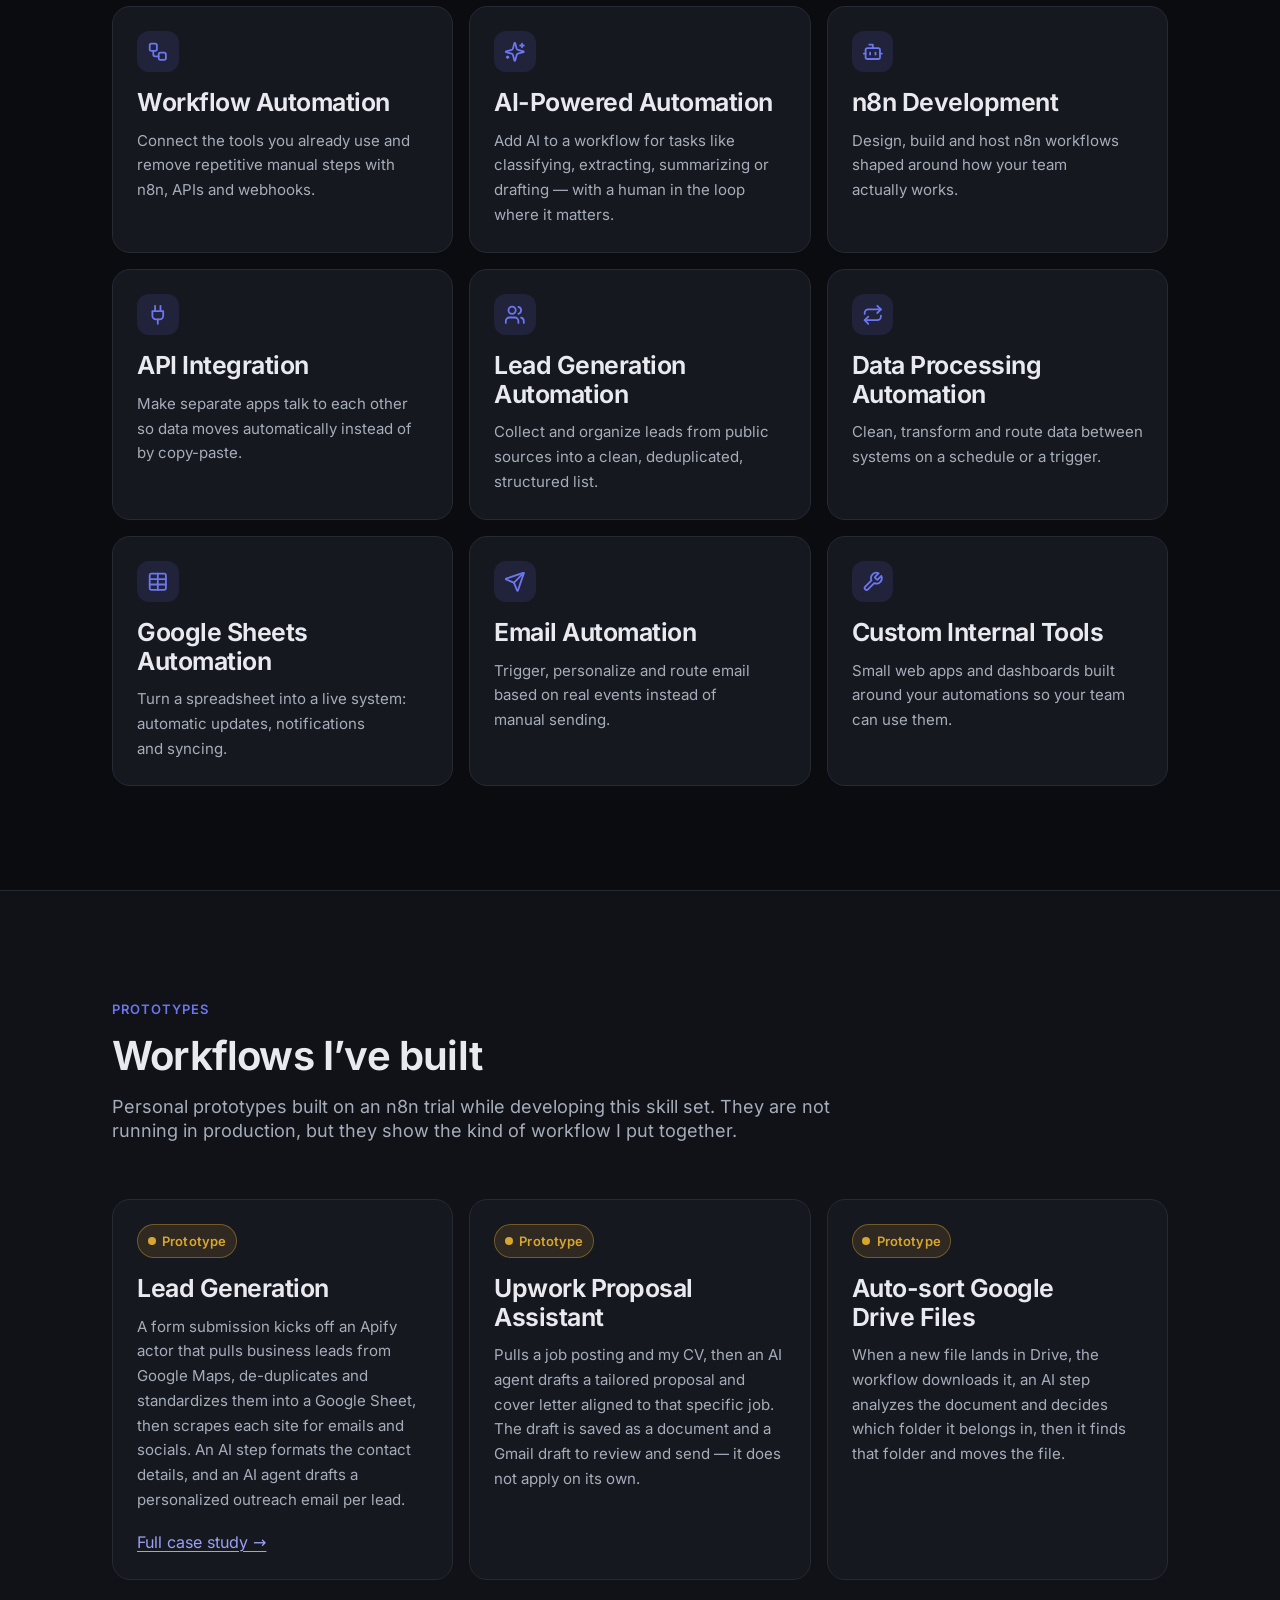
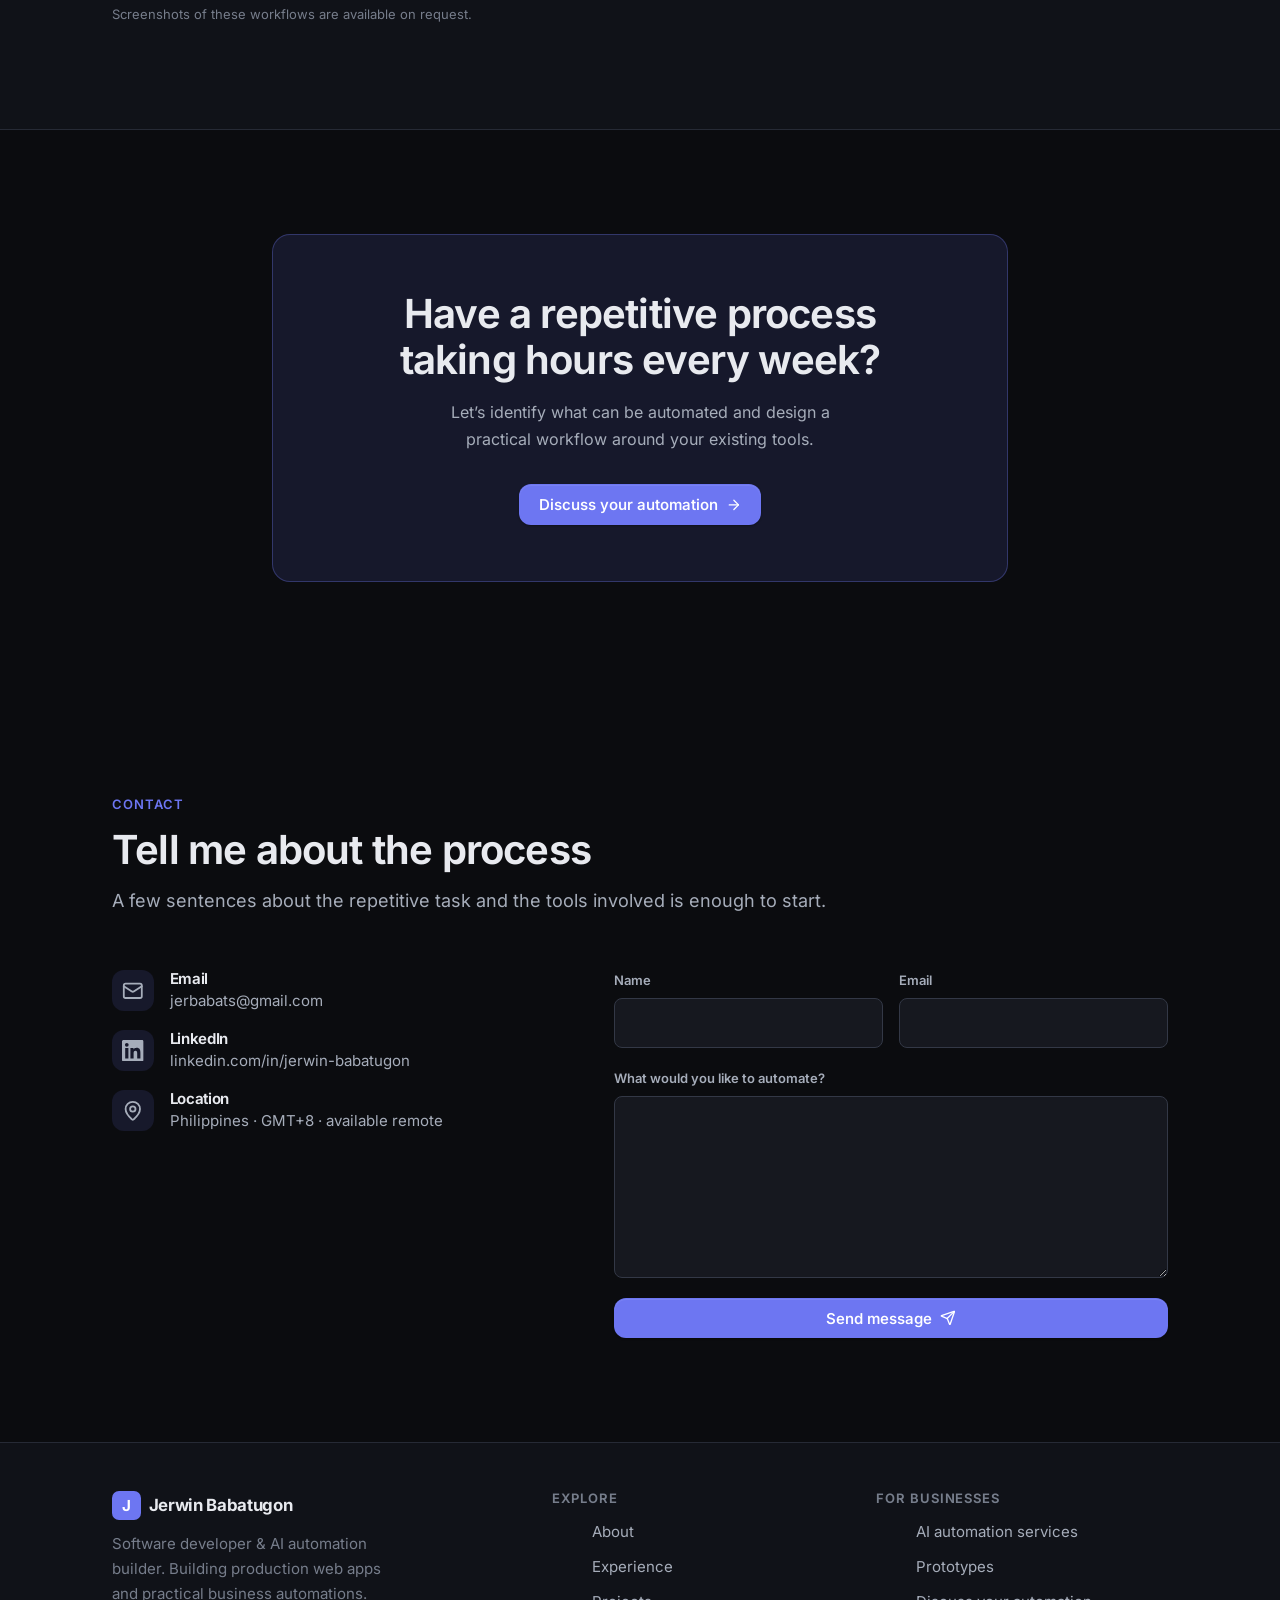
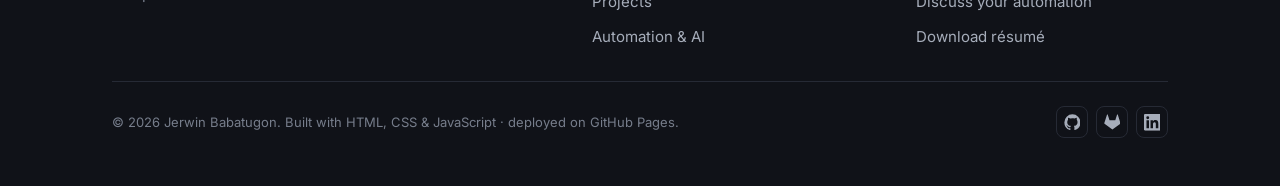
==== commit e413833e: "Replace Job Discovery showcase with Lead Generation Automation Swap the n8n project shown on the hom" ====
--- a/public/automation/index.html
+++ b/public/automation/index.html
@@ -233,24 +233,14 @@
         <div class="services__grid">
           <article class="card reveal">
             <span class="badge badge--dev">Prototype</span>
-            <h3 class="card__title" style="margin-top:1rem">AI Job Discovery</h3>
-            <p class="card__text">
-              Runs daily. An Apify actor scrapes OnlineJobs.ph listings; an AI step scores
-              each role for fit and explains its reasoning; a second AI step drafts a
-              tailored cover letter; results land in a Google Sheet.
-            </p>
-            <p style="margin-top:1rem"><a class="inline-link" href="../projects/job-discovery-automation/">Full case study &rarr;</a></p>
-          </article>
-
-          <article class="card reveal">
-            <span class="badge badge--dev">Prototype</span>
             <h3 class="card__title" style="margin-top:1rem">Lead Generation</h3>
             <p class="card__text">
-              A form kicks off an Apify actor that pulls business leads from Google Maps.
-              The workflow de-duplicates and standardizes them into a Google Sheet, scrapes
-              each site for emails and socials, uses AI to extract and format the details,
-              and an AI agent drafts an outreach email per lead.
+              A form submission kicks off an Apify actor that pulls business leads from
+              Google Maps, de-duplicates and standardizes them into a Google Sheet, then
+              scrapes each site for emails and socials. An AI step formats the contact
+              details, and an AI agent drafts a personalized outreach email per lead.
             </p>
+            <p style="margin-top:1rem"><a class="inline-link" href="../projects/lead-generation-automation/">Full case study &rarr;</a></p>
           </article>
 
           <article class="card reveal">
--- a/public/assets/css/styles.css
+++ b/public/assets/css/styles.css
@@ -808,11 +808,54 @@
 /* --- projects --- */
 .projects__grid { display: grid; gap: var(--s-5); grid-template-columns: repeat(auto-fit, minmax(300px, 1fr)); }
 .project-card { display: flex; flex-direction: column; overflow: hidden; padding: 0; }
-.project-card__media { position: relative; aspect-ratio: 16 / 10; background: var(--surface-2); border-bottom: 1px solid var(--border); }
-.project-card__media img { width: 100%; height: 100%; object-fit: cover; }
-.project-card__badge { position: absolute; top: var(--s-3); left: var(--s-3); }
+.project-card__media {
+  position: relative;
+  aspect-ratio: 16 / 11;
+  background: var(--surface-2);
+  border-bottom: 1px solid var(--border);
+  display: flex;
+  flex-direction: column;
+  justify-content: flex-end;
+}
+.project-card__media img {
+  position: absolute; inset: 0;
+  z-index: 0;
+  width: 100%; height: 100%; object-fit: cover;
+  transition: transform 420ms ease;
+}
+.card--link:hover .project-card__media img { transform: scale(1.04); }
+/* scrim: keeps the overlaid title/chips readable over any screenshot — must
+   out-rank the image explicitly, since both are position:absolute with no
+   z-index would otherwise just paint in DOM order (image on top, hiding it). */
+.project-card__media::before {
+  content: "";
+  position: absolute; inset: 0;
+  z-index: 1;
+  background: linear-gradient(180deg, rgba(6,7,10,.05) 0%, rgba(6,7,10,.35) 45%, rgba(6,7,10,.92) 100%);
+}
+.project-card__badge { position: absolute; top: var(--s-3); left: var(--s-3); z-index: 3; }
+.project-card__overlay {
+  position: relative;
+  z-index: 2;
+  padding: var(--s-4) var(--s-5);
+  display: flex;
+  flex-direction: column;
+  gap: 0.6rem;
+}
+.project-card__title {
+  font-size: var(--fs-h3);
+  color: #fff;
+  text-shadow: 0 1px 3px rgba(0,0,0,.5);
+}
+.project-card__overlay .chip-set { gap: 0.4rem; }
+.project-card__overlay .chip {
+  background: rgba(15,16,20,.55);
+  border-color: rgba(255,255,255,.28);
+  color: #f1f2f5;
+  backdrop-filter: blur(3px);
+  -webkit-backdrop-filter: blur(3px);
+}
 .project-card__body { padding: var(--s-5); display: flex; flex-direction: column; gap: var(--s-3); flex: 1; }
-.project-card__title { font-size: var(--fs-h3); }
 .project-card__text { color: var(--text-muted); font-size: var(--fs-sm); flex: 1; }
 .project-card__foot { display: flex; align-items: center; gap: var(--s-3); margin-top: auto; padding-top: var(--s-3); }
 .project-card__foot .arrow { transition: transform var(--transition); }
@@ -903,6 +946,15 @@
 .case__block p + p { margin-top: var(--s-4); }
 .case__block ul { color: var(--text-muted); font-size: var(--fs-sm); padding-left: 1.2rem; display: grid; gap: 0.5rem; }
 .case__links { display: flex; flex-wrap: wrap; gap: var(--s-3); }
+.video-embed {
+  position: relative;
+  aspect-ratio: 16 / 9;
+  border-radius: var(--radius);
+  overflow: hidden;
+  border: 1px solid var(--border);
+  background: var(--surface-2);
+}
+.video-embed iframe { position: absolute; inset: 0; width: 100%; height: 100%; border: 0; }
 .note {
   border-left: 3px solid var(--accent);
   padding: 0.6rem 0 0.6rem 1rem;
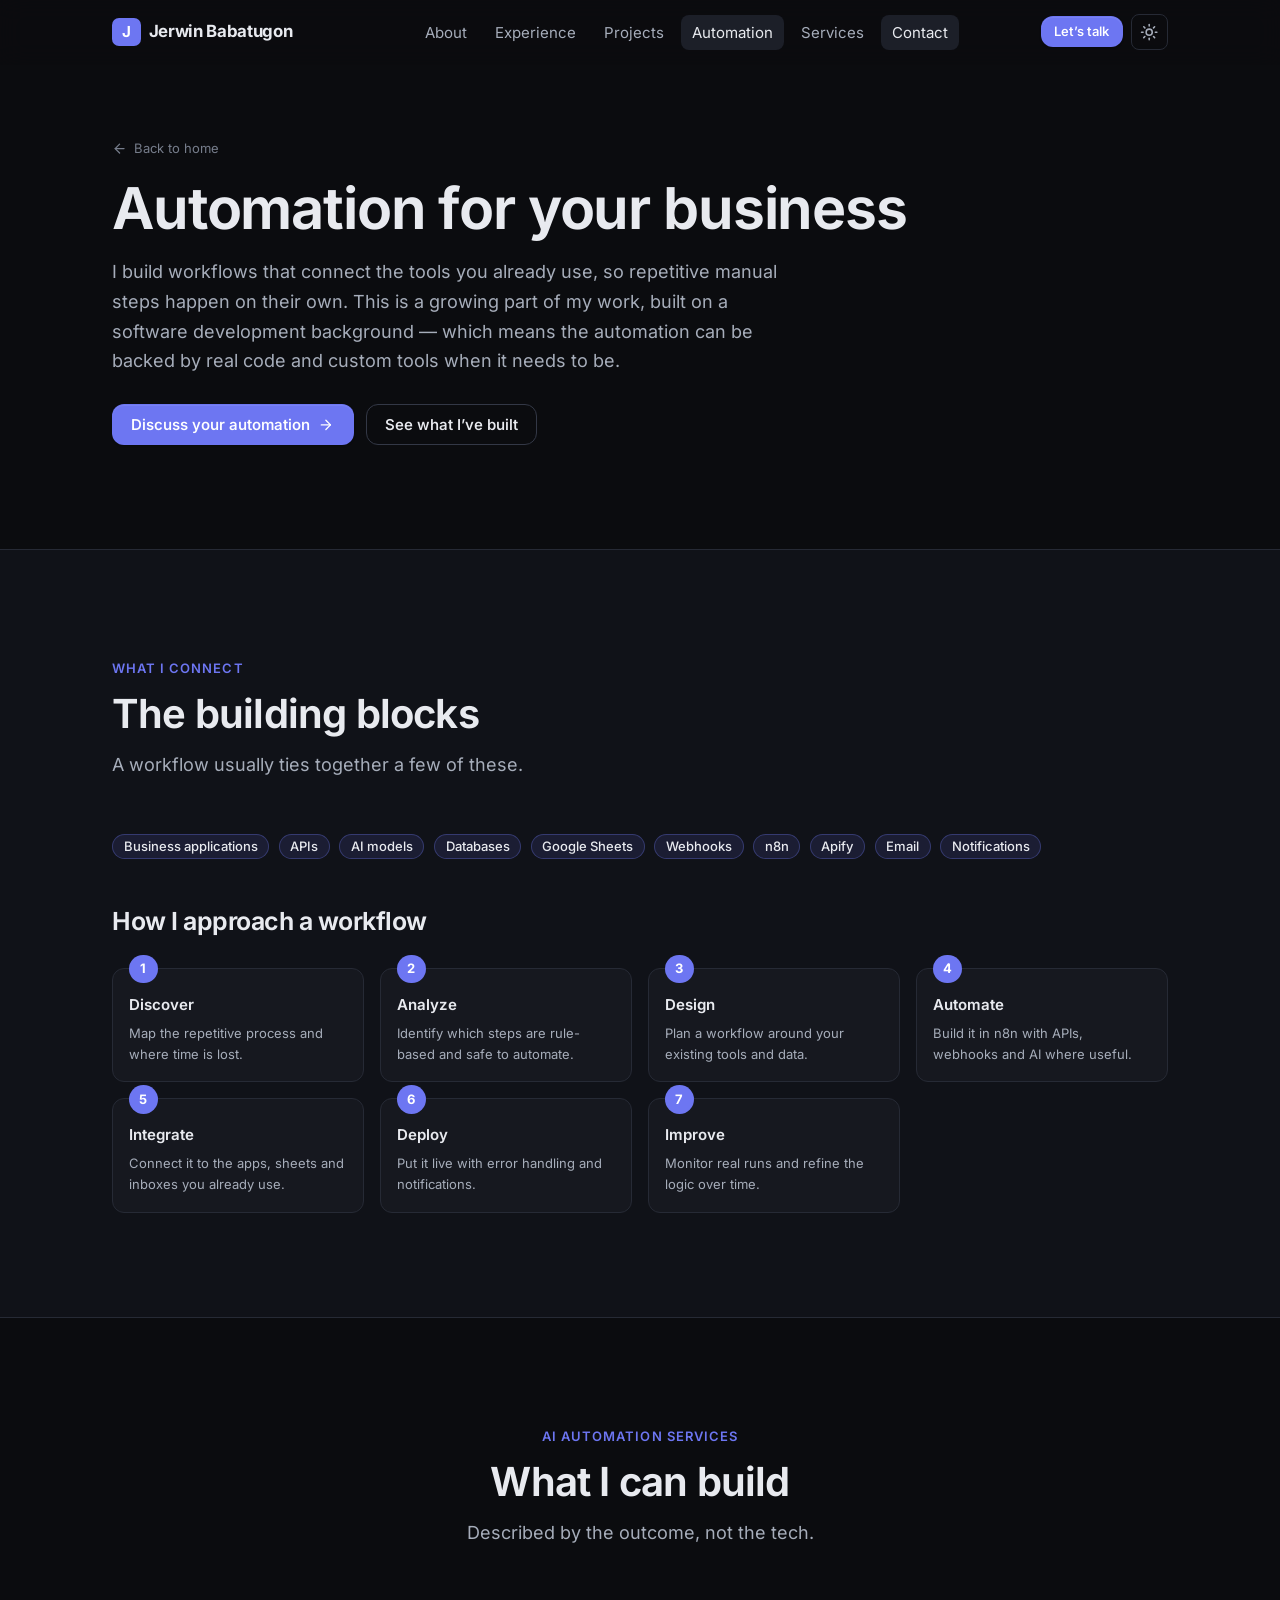
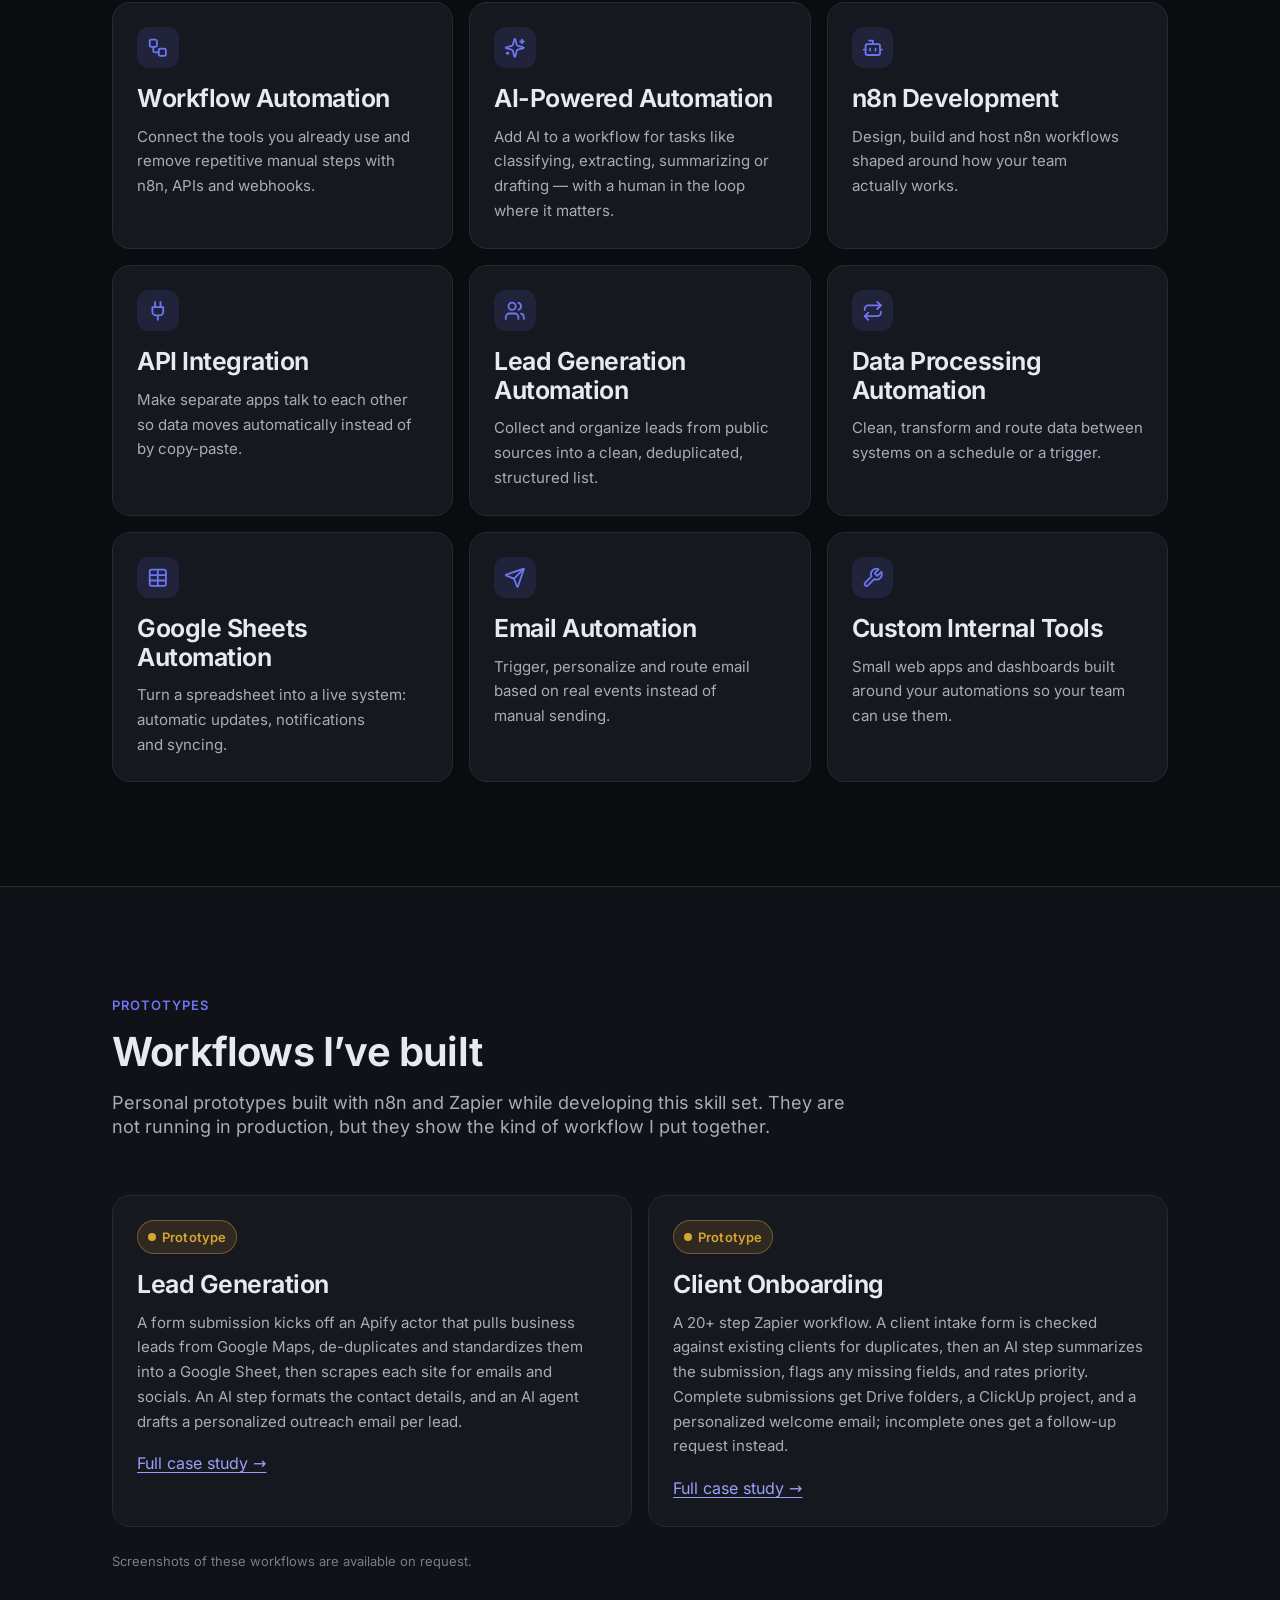
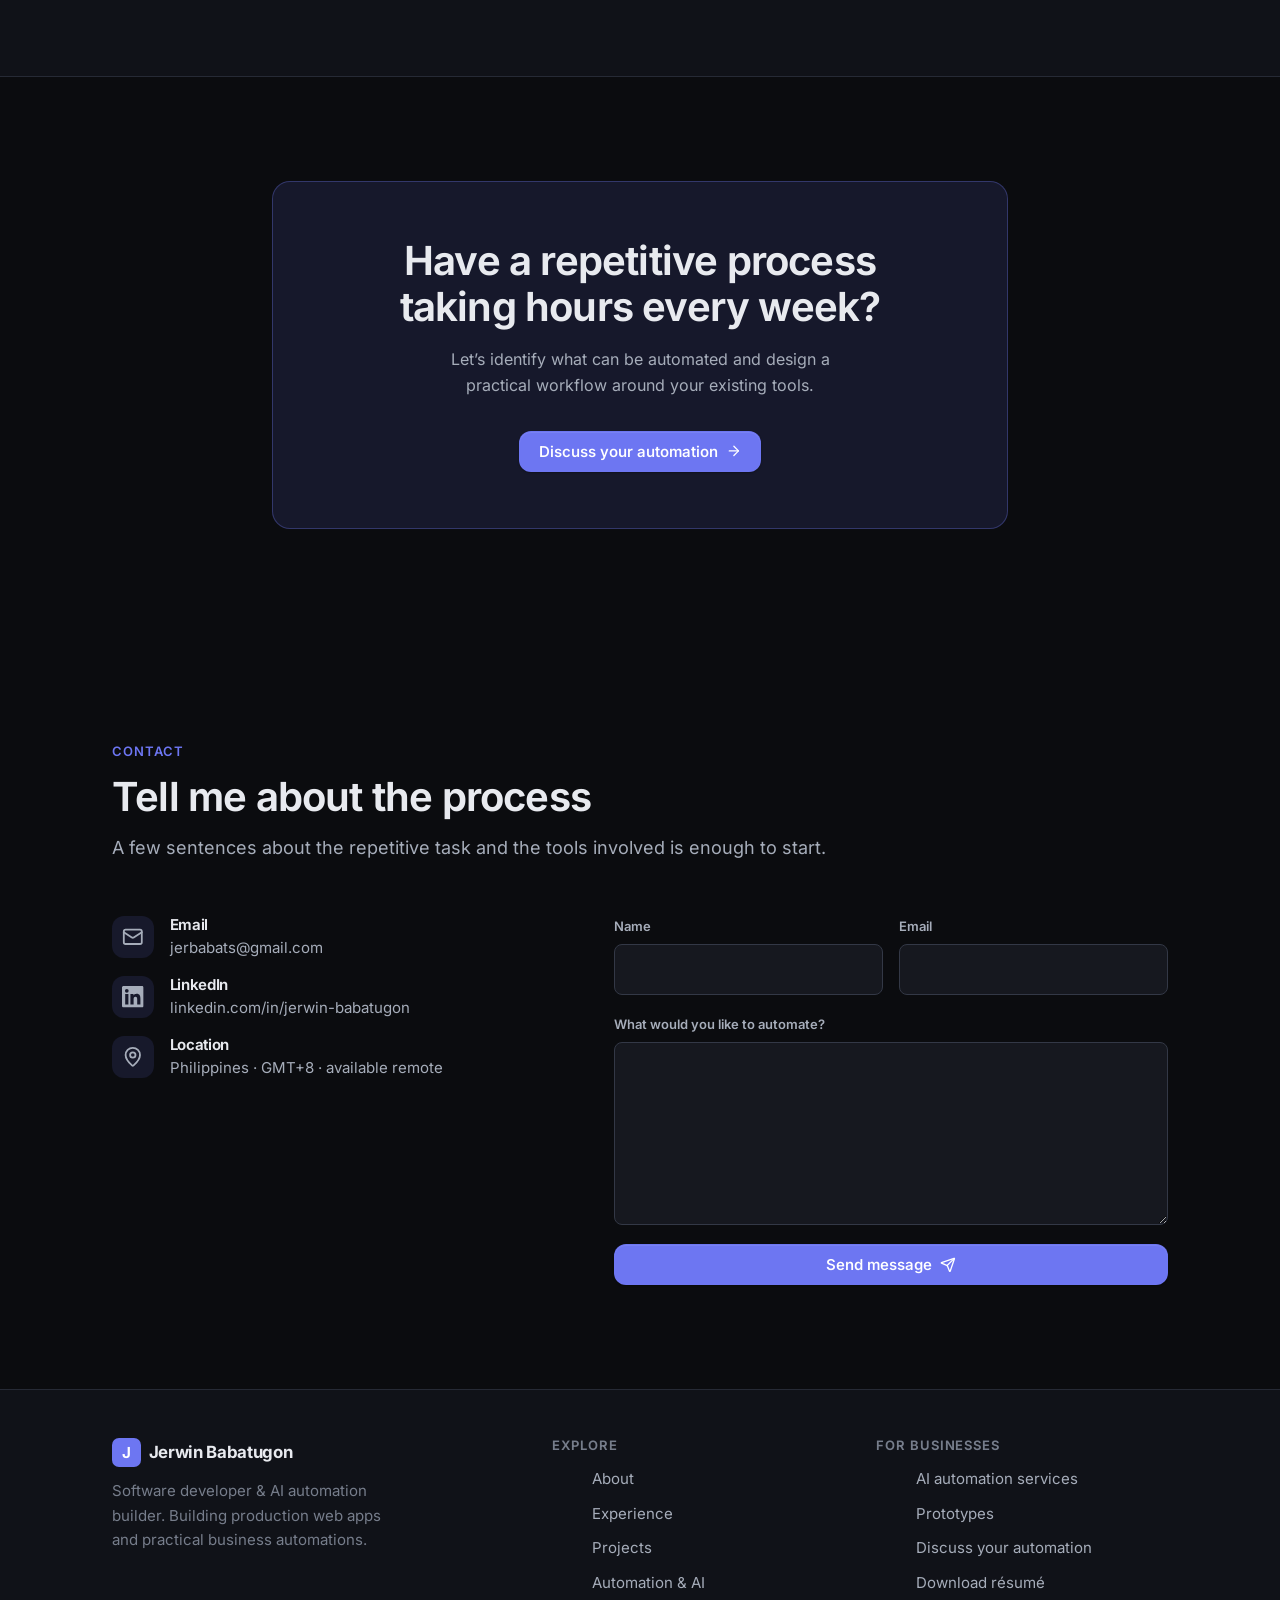
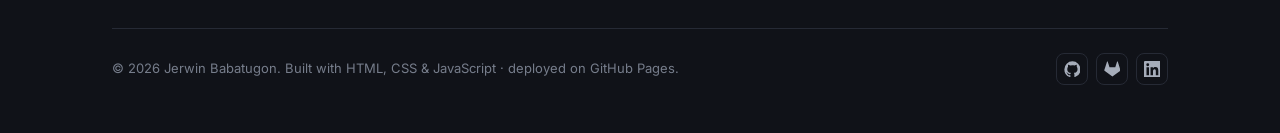
==== commit 95588bf4: "Swap automation prototypes list to the two published case studies Remove the Upwork Proposal Assista" ====
--- a/public/automation/index.html
+++ b/public/automation/index.html
@@ -225,7 +225,7 @@
           <span class="section__eyebrow">Prototypes</span>
           <h2 class="section__title">Workflows I&rsquo;ve built</h2>
           <p class="section__subtitle">
-            Personal prototypes built on an n8n trial while developing this skill set.
+            Personal prototypes built with n8n and Zapier while developing this skill set.
             They are not running in production, but they show the kind of workflow I put together.
           </p>
         </div>
@@ -245,22 +245,15 @@
 
           <article class="card reveal">
             <span class="badge badge--dev">Prototype</span>
-            <h3 class="card__title" style="margin-top:1rem">Upwork Proposal Assistant</h3>
+            <h3 class="card__title" style="margin-top:1rem">Client Onboarding</h3>
             <p class="card__text">
-              Pulls a job posting and my CV, then an AI agent drafts a tailored proposal
-              and cover letter aligned to that specific job. The draft is saved as a
-              document and a Gmail draft to review and send &mdash; it does not apply on its own.
+              A 20+ step Zapier workflow. A client intake form is checked against existing
+              clients for duplicates, then an AI step summarizes the submission, flags any
+              missing fields, and rates priority. Complete submissions get Drive folders, a
+              ClickUp project, and a personalized welcome email; incomplete ones get a
+              follow-up request instead.
             </p>
-          </article>
-
-          <article class="card reveal">
-            <span class="badge badge--dev">Prototype</span>
-            <h3 class="card__title" style="margin-top:1rem">Auto-sort Google Drive Files</h3>
-            <p class="card__text">
-              When a new file lands in Drive, the workflow downloads it, an AI step analyzes
-              the document and decides which folder it belongs in, then it finds that folder
-              and moves the file.
-            </p>
+            <p style="margin-top:1rem"><a class="inline-link" href="../projects/client-onboarding-automation/">Full case study &rarr;</a></p>
           </article>
         </div>
         <p class="skill-note" style="margin-top:1.5rem">Screenshots of these workflows are available on request.</p>
--- a/public/assets/css/styles.css
+++ b/public/assets/css/styles.css
@@ -511,7 +511,7 @@
 .chip-set .tech-chip:nth-child(11) { --stagger: 10; }
 
 /* --- stepper (process) --- */
-.stepper { display: grid; gap: var(--s-4); grid-template-columns: repeat(auto-fit, minmax(200px, 1fr)); counter-reset: step; }
+.stepper { display: grid; gap: var(--s-4); grid-template-columns: repeat(auto-fit, minmax(200px, 1fr)); counter-reset: step; list-style: none; padding-left: 0; }
 .step {
   position: relative;
   padding: var(--s-5) var(--s-4) var(--s-4);
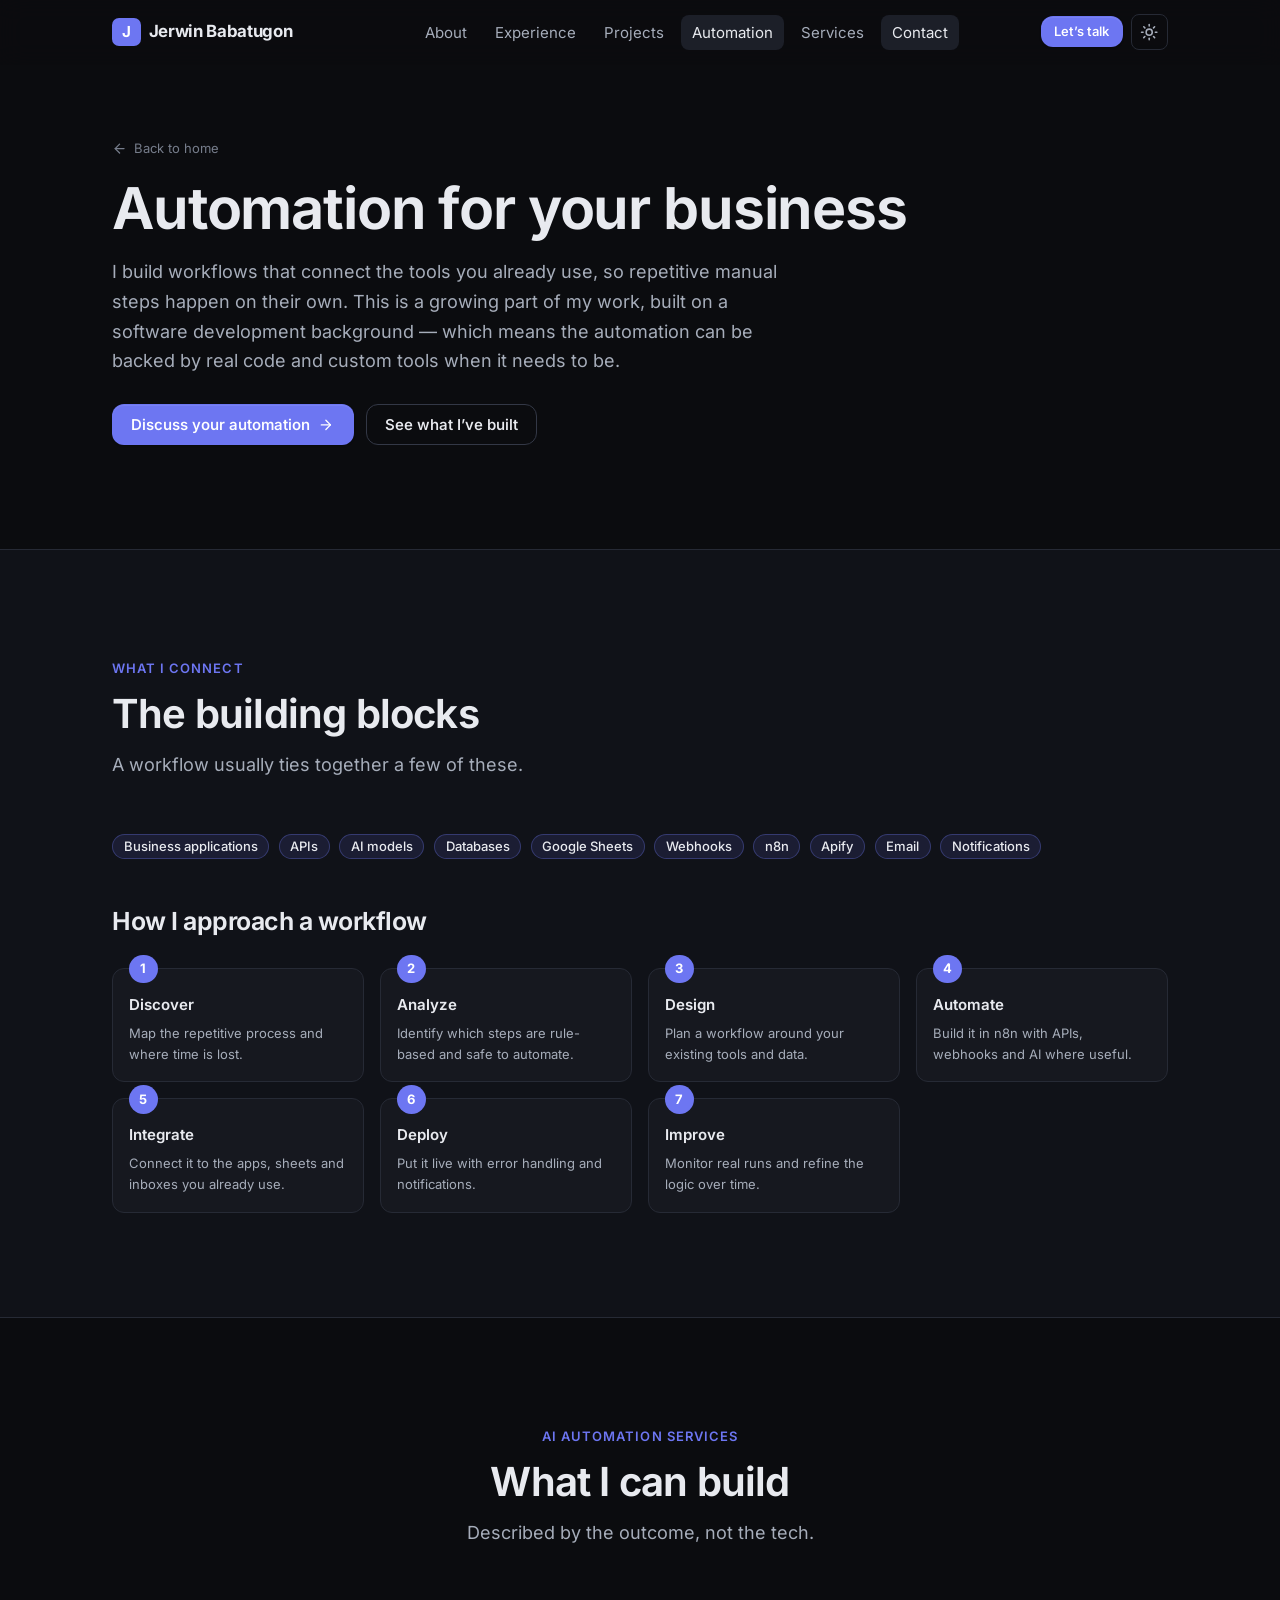
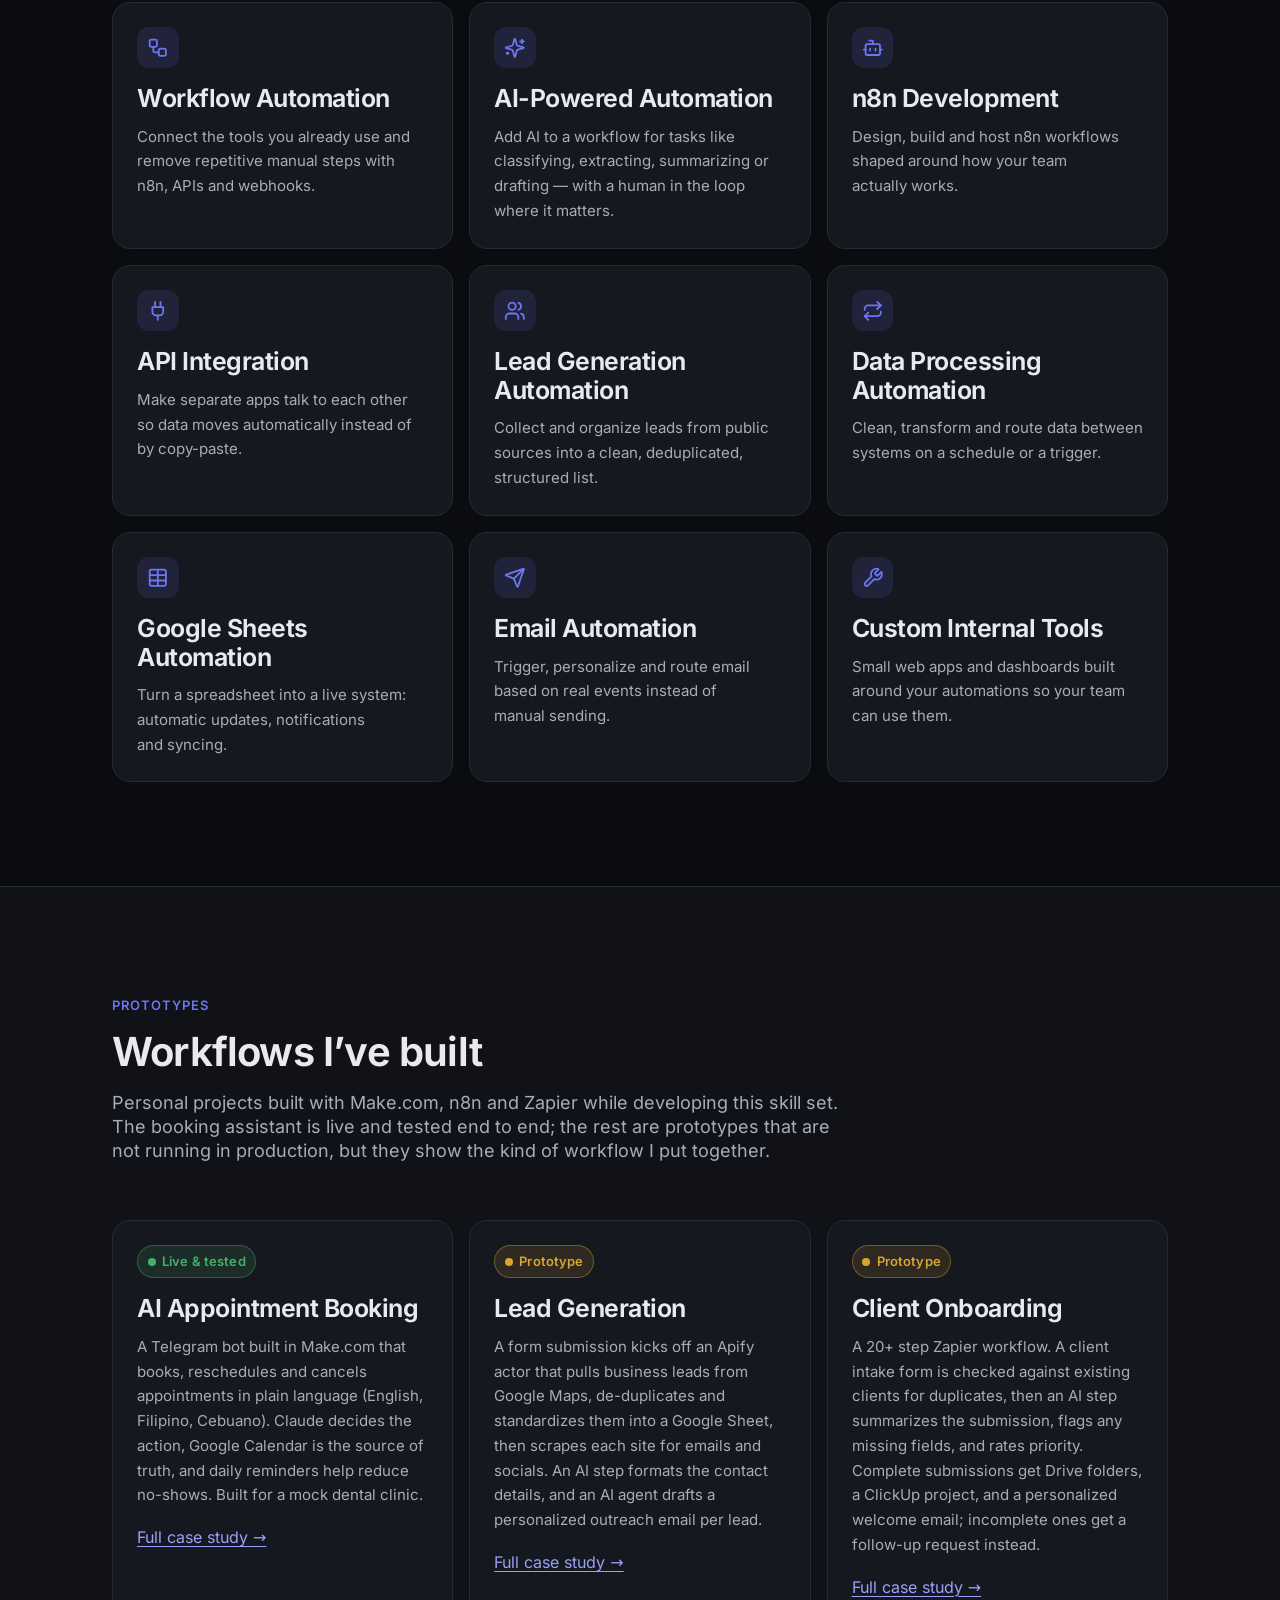
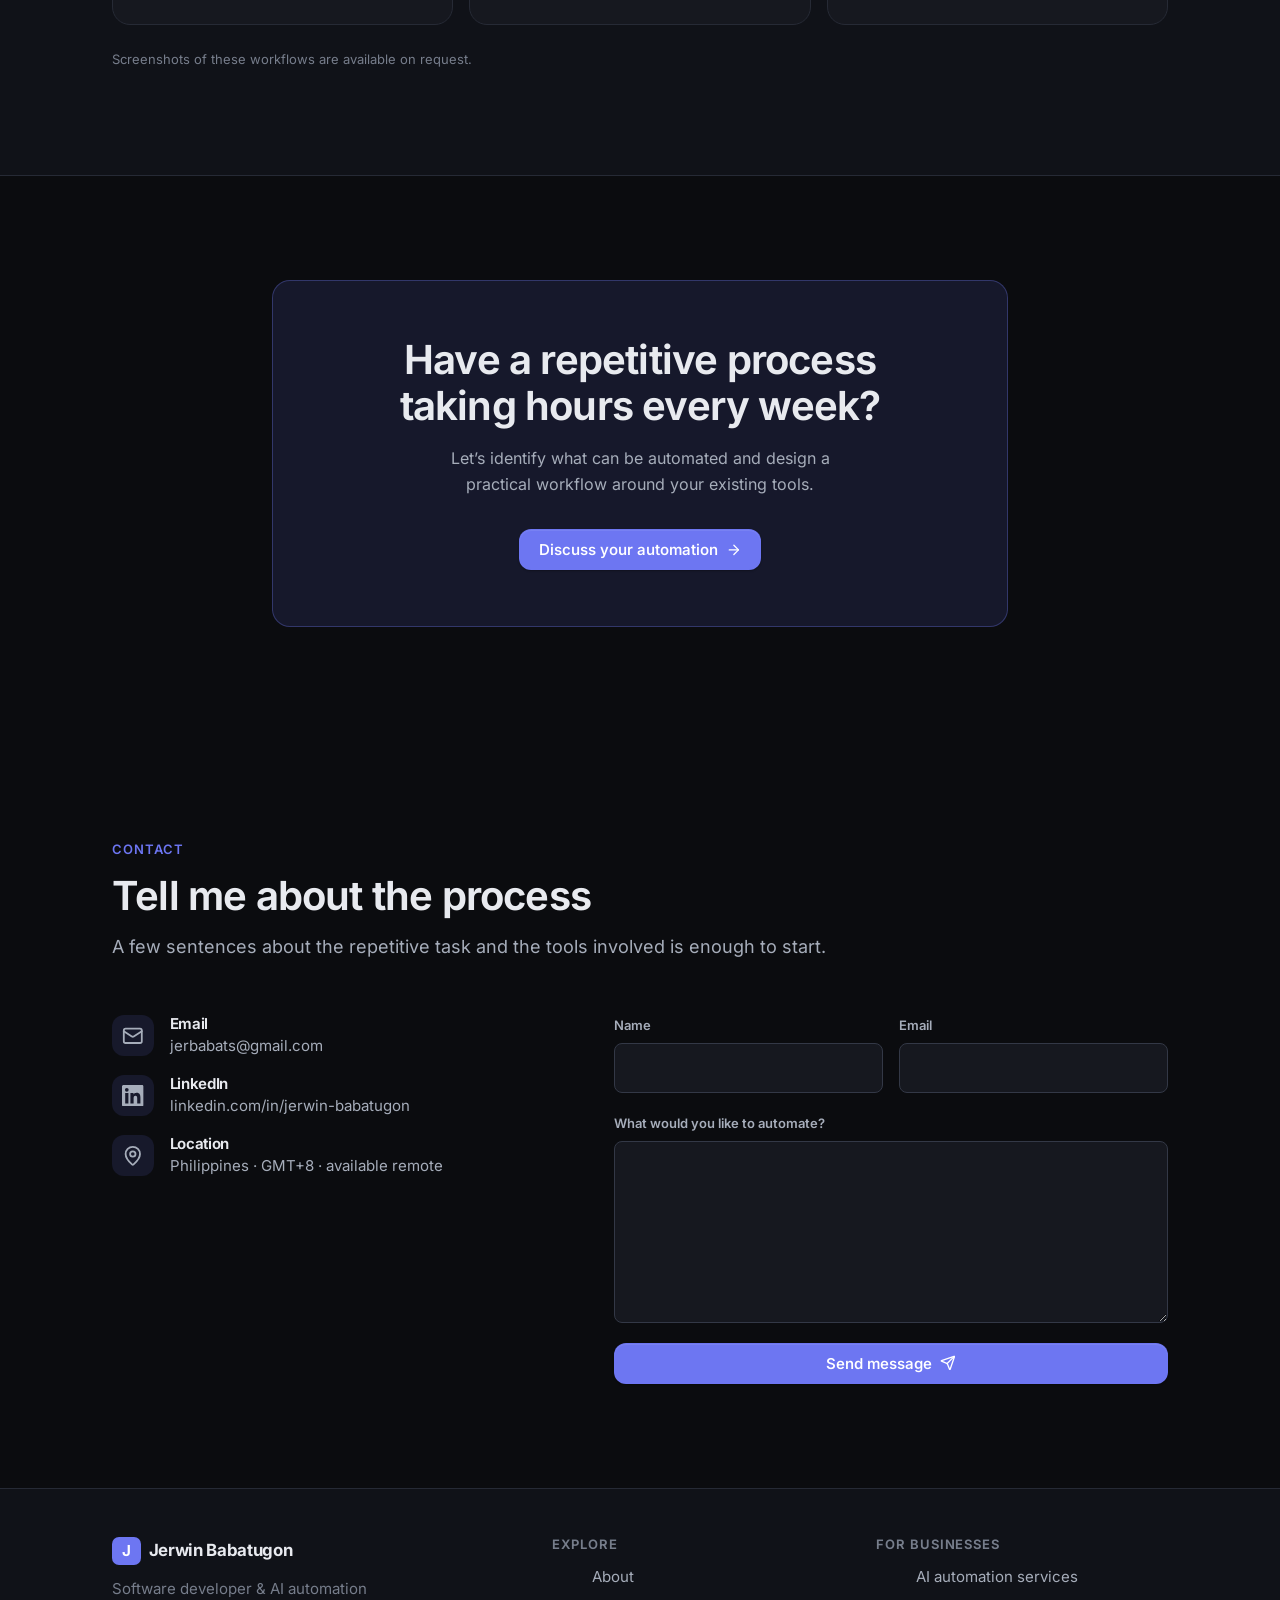
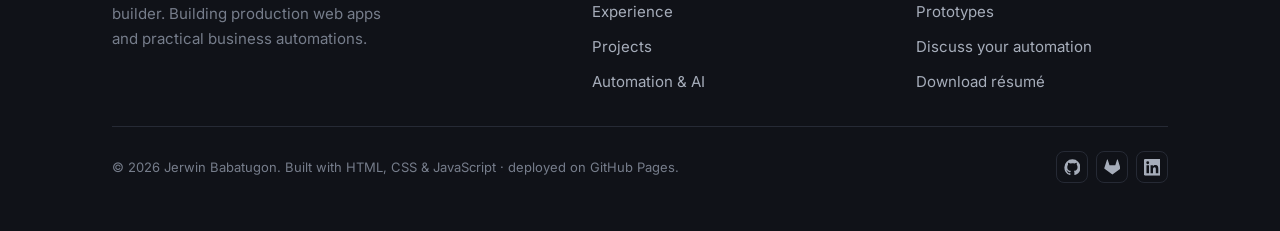
==== commit 54bf774b: "Add AI Appointment Booking Assistant project New case-study page with embedded demo video, home proj" ====
--- a/public/automation/index.html
+++ b/public/automation/index.html
@@ -225,12 +225,25 @@
           <span class="section__eyebrow">Prototypes</span>
           <h2 class="section__title">Workflows I&rsquo;ve built</h2>
           <p class="section__subtitle">
-            Personal prototypes built with n8n and Zapier while developing this skill set.
-            They are not running in production, but they show the kind of workflow I put together.
+            Personal projects built with Make.com, n8n and Zapier while developing this skill set.
+            The booking assistant is live and tested end to end; the rest are prototypes that
+            are not running in production, but they show the kind of workflow I put together.
           </p>
         </div>
 
         <div class="services__grid">
+          <article class="card reveal">
+            <span class="badge badge--live">Live &amp; tested</span>
+            <h3 class="card__title" style="margin-top:1rem">AI Appointment Booking</h3>
+            <p class="card__text">
+              A Telegram bot built in Make.com that books, reschedules and cancels
+              appointments in plain language (English, Filipino, Cebuano). Claude decides
+              the action, Google Calendar is the source of truth, and daily reminders
+              help reduce no-shows. Built for a mock dental clinic.
+            </p>
+            <p style="margin-top:1rem"><a class="inline-link" href="../projects/ai-appointment-booking-assistant/">Full case study &rarr;</a></p>
+          </article>
+
           <article class="card reveal">
             <span class="badge badge--dev">Prototype</span>
             <h3 class="card__title" style="margin-top:1rem">Lead Generation</h3>
--- a/public/assets/css/styles.css
+++ b/public/assets/css/styles.css
@@ -363,6 +363,8 @@
   letter-spacing: 0.01em;
 }
 .badge--dev { background: var(--dev-bg); color: var(--dev); border: 1px solid color-mix(in srgb, var(--dev) 40%, transparent); }
+.badge--live { background: color-mix(in srgb, var(--ok) 14%, transparent); color: var(--ok); border: 1px solid color-mix(in srgb, var(--ok) 40%, transparent); }
+.badge--live::before { content: ""; width: 0.5rem; height: 0.5rem; border-radius: 50%; background: var(--ok); }
 .badge--dev::before {
   content: ""; width: 0.5rem; height: 0.5rem; border-radius: 50%;
   background: var(--dev);
@@ -812,7 +814,7 @@
   position: relative;
   aspect-ratio: 16 / 11;
   background: var(--surface-2);
-  border-bottom: 1px solid var(--border);
+  overflow: hidden;
   display: flex;
   flex-direction: column;
   justify-content: flex-end;
@@ -981,6 +983,13 @@
 :root.js .reveal { opacity: 0; transform: translateY(16px); transition: opacity 500ms ease, transform 500ms ease; }
 :root.js .reveal.is-visible { opacity: 1; transform: none; }
 
+/* page-load entrance + smooth cross-page fade (progressive enhancement) */
+@keyframes hero-in { from { opacity: 0; transform: translateY(12px); } to { opacity: 1; transform: none; } }
+.hero__grid > * { animation: hero-in 600ms ease both; }
+.hero__grid > *:nth-child(2) { animation-delay: 120ms; }
+@view-transition { navigation: auto; }
+::view-transition-old(root), ::view-transition-new(root) { animation-duration: 220ms; }
+
 /* ============================ 9. MOTION / PRINT ===================== */
 @media (prefers-reduced-motion: reduce) {
   *, *::before, *::after {
